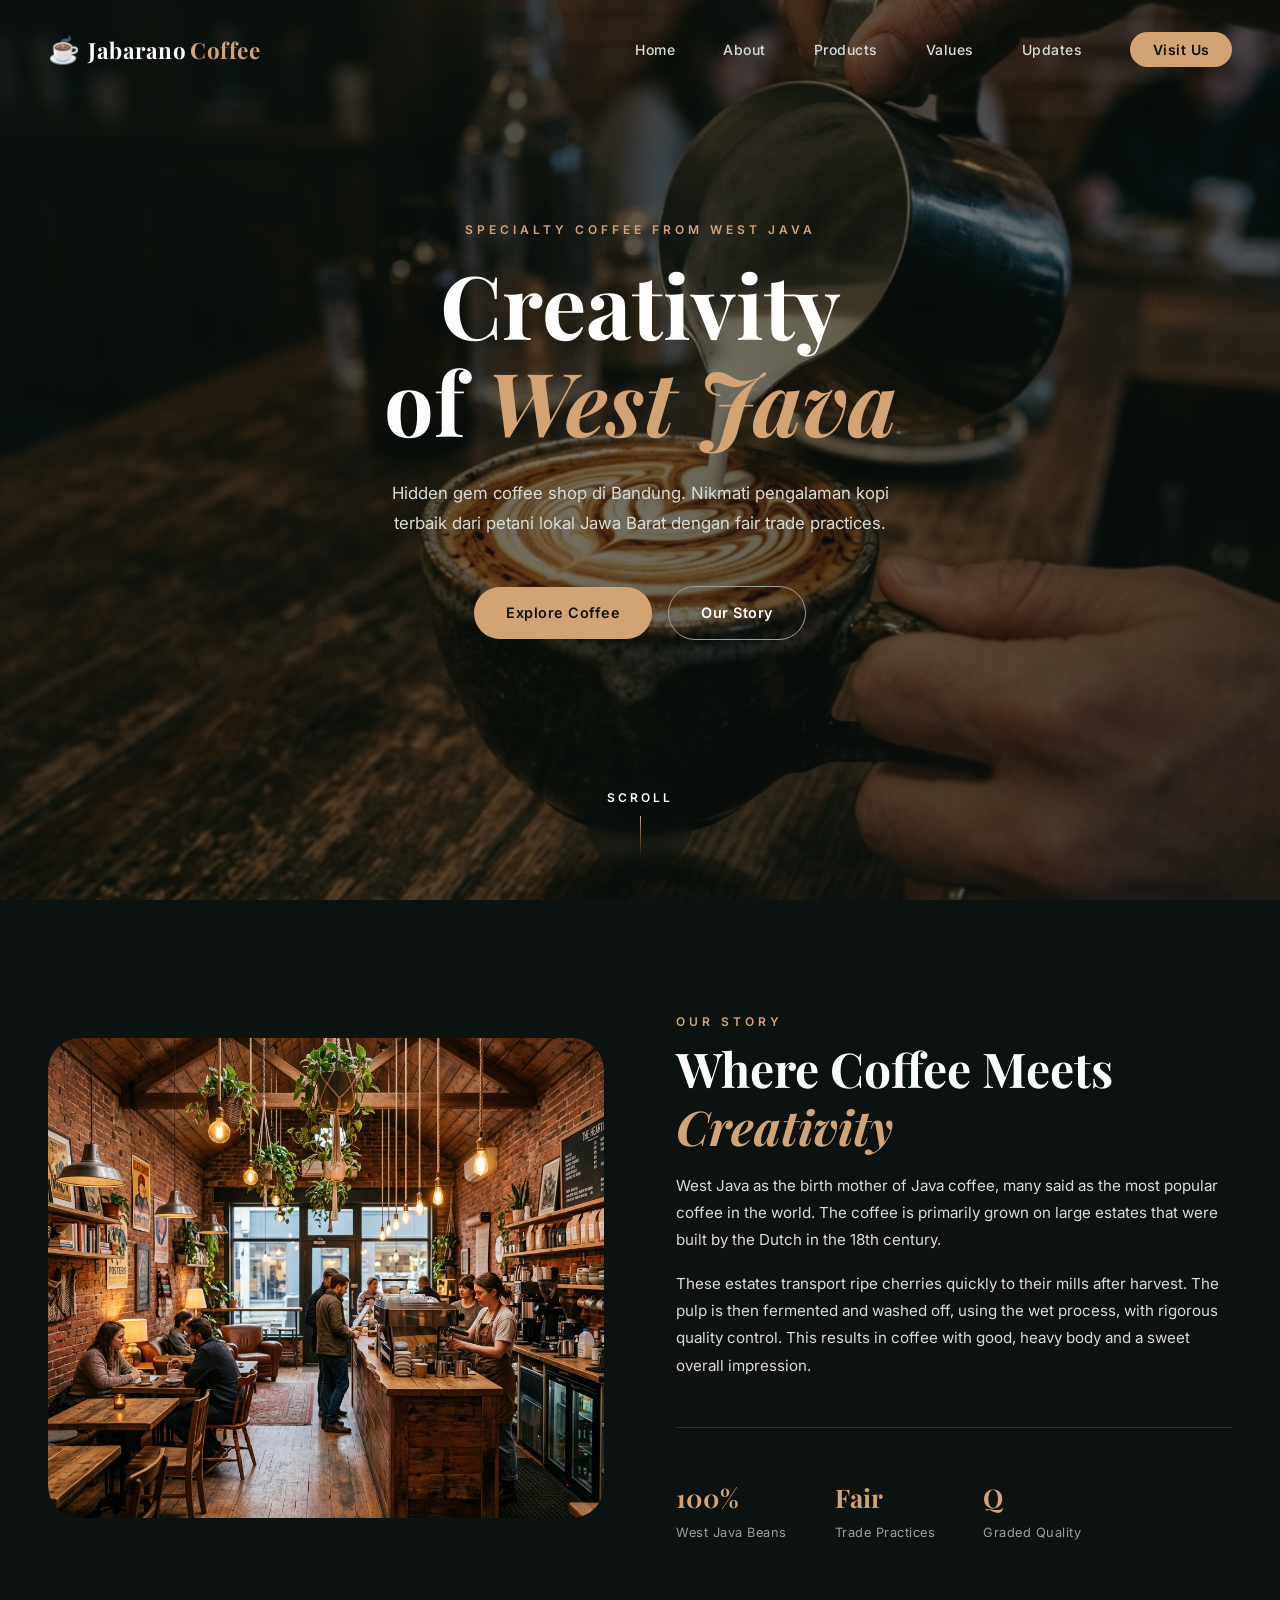
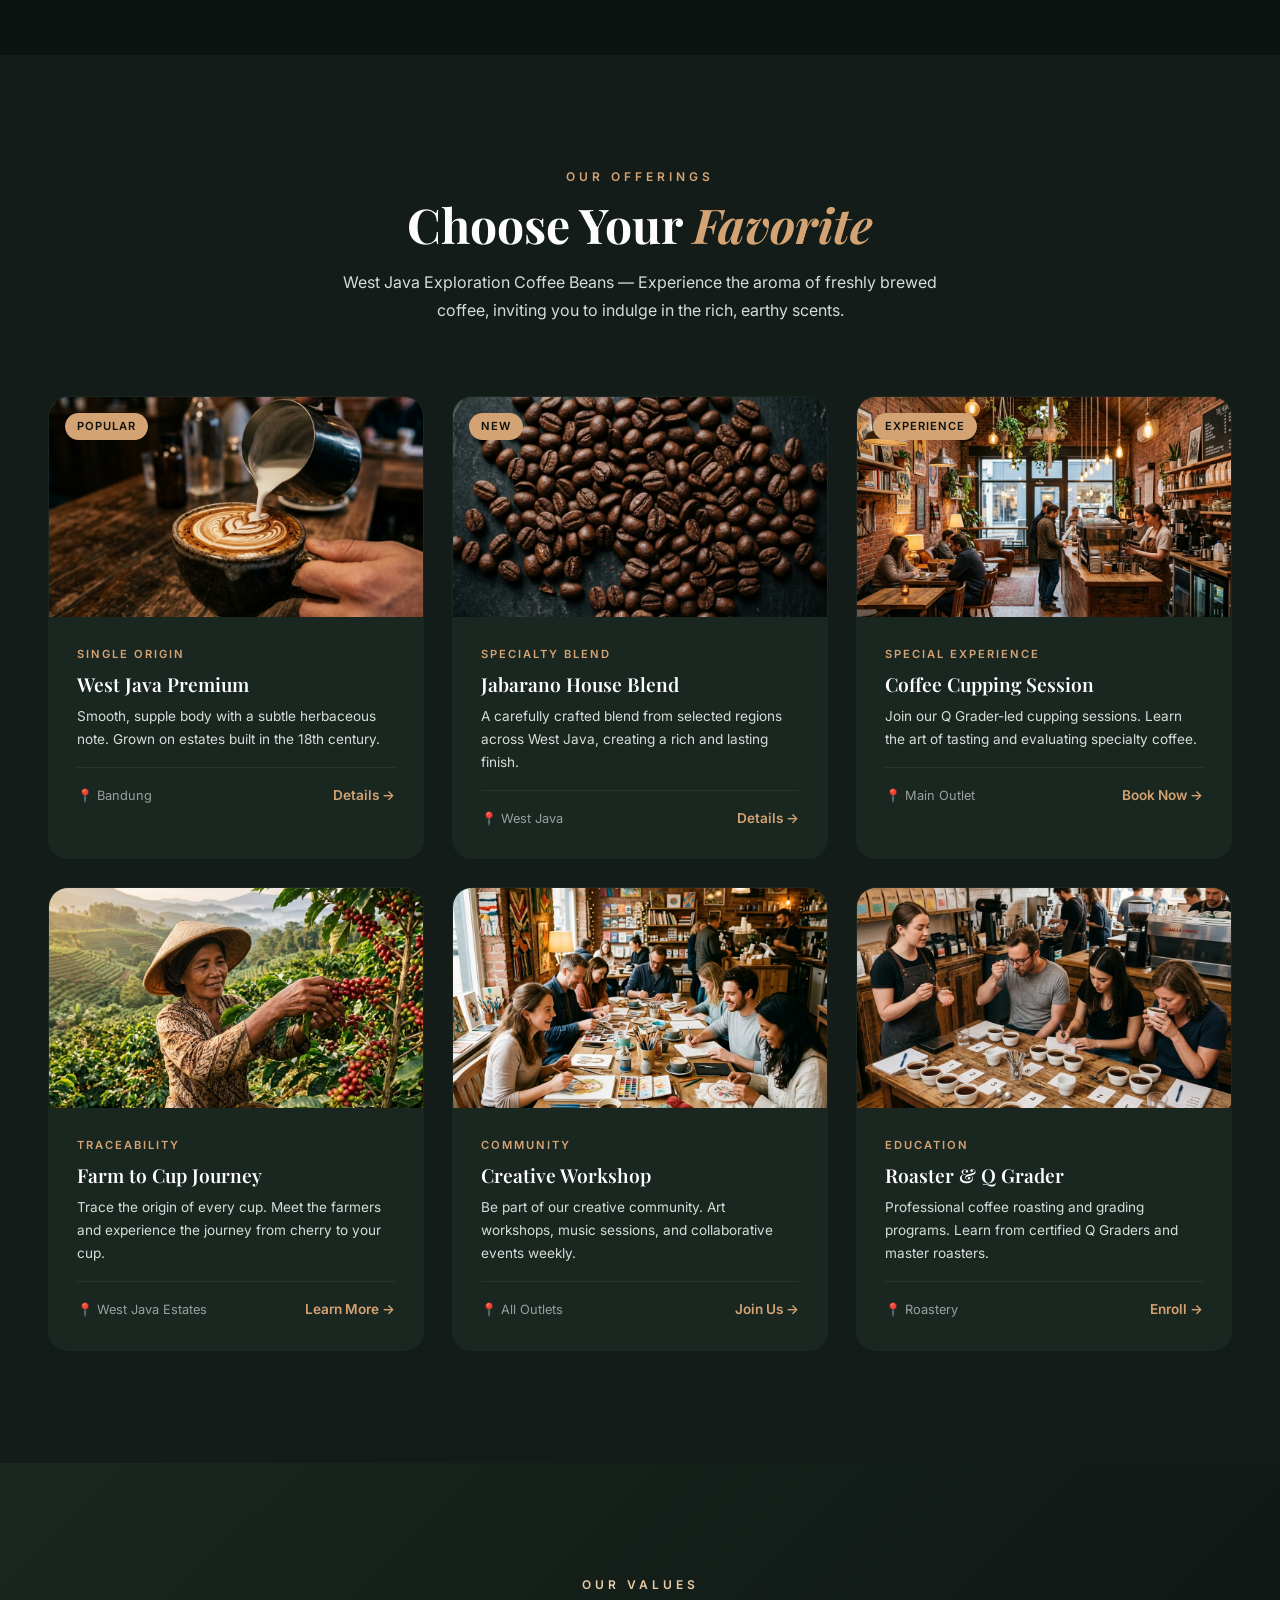
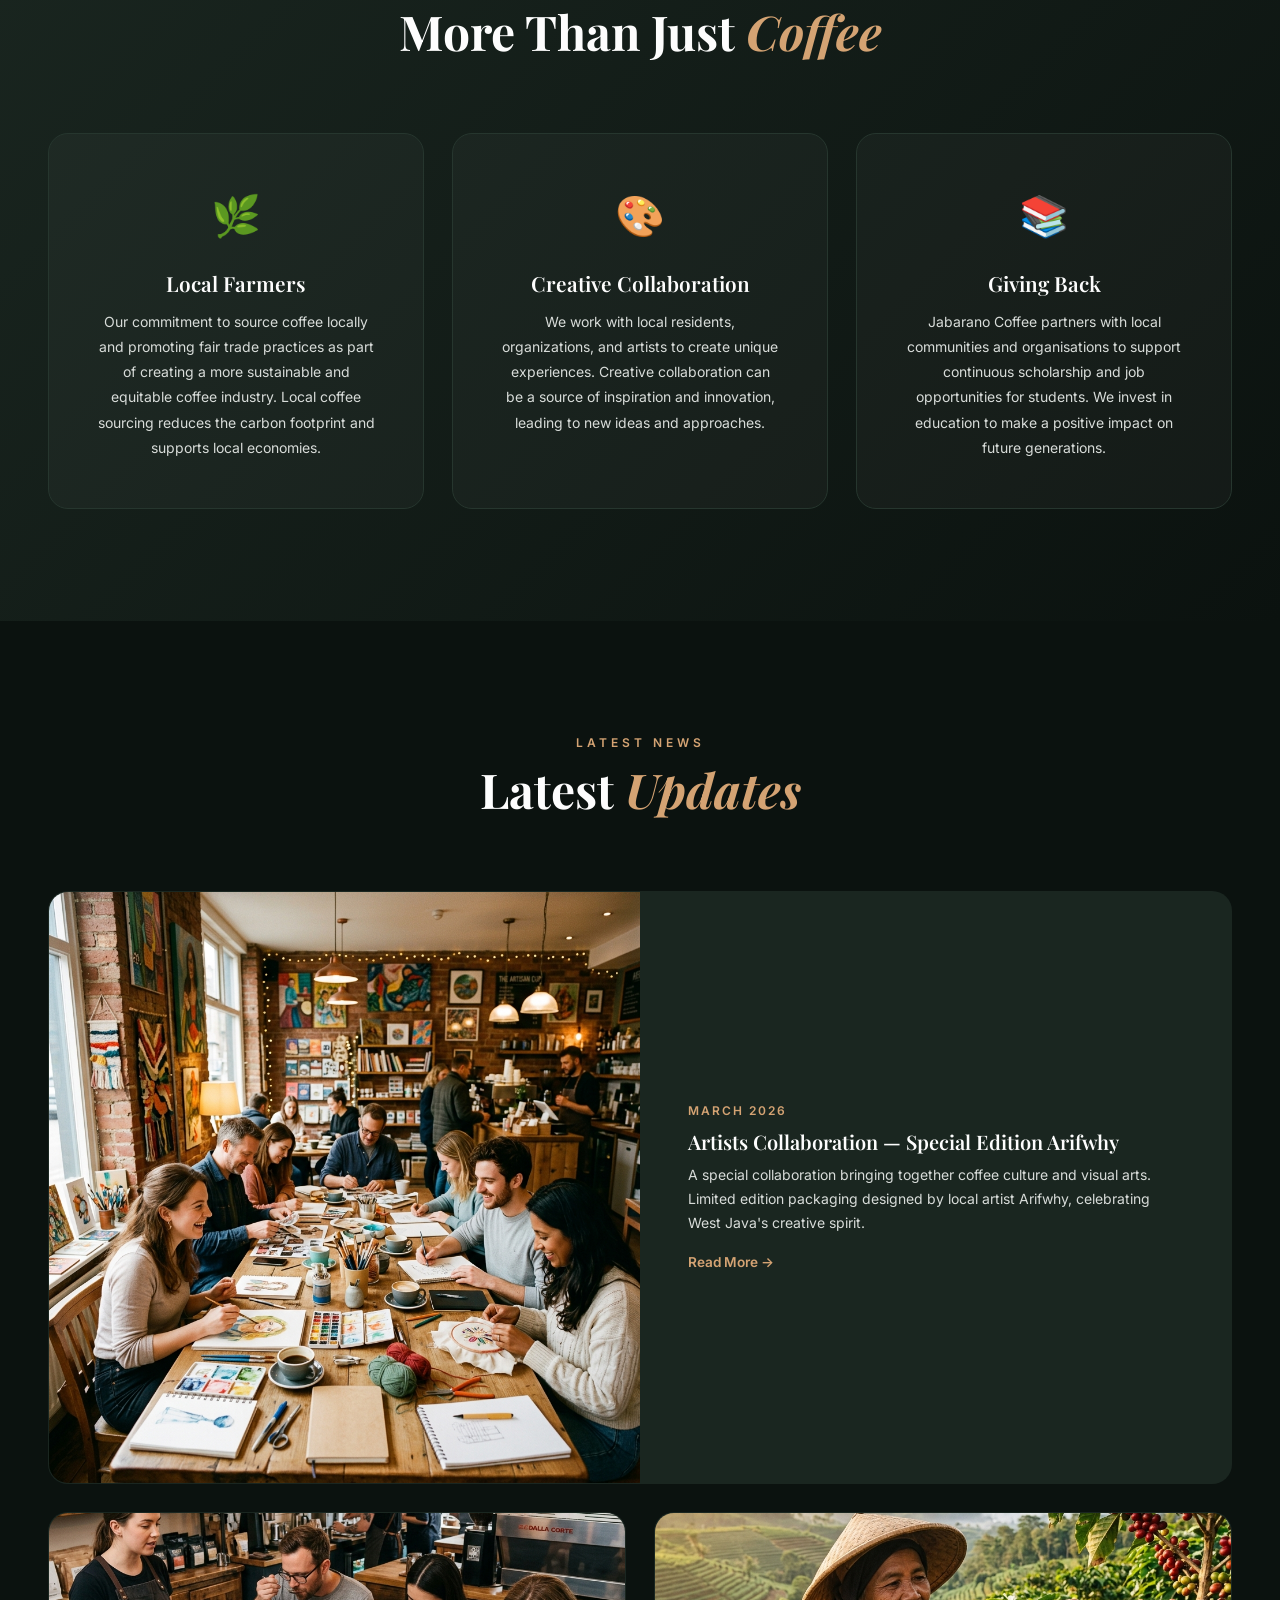
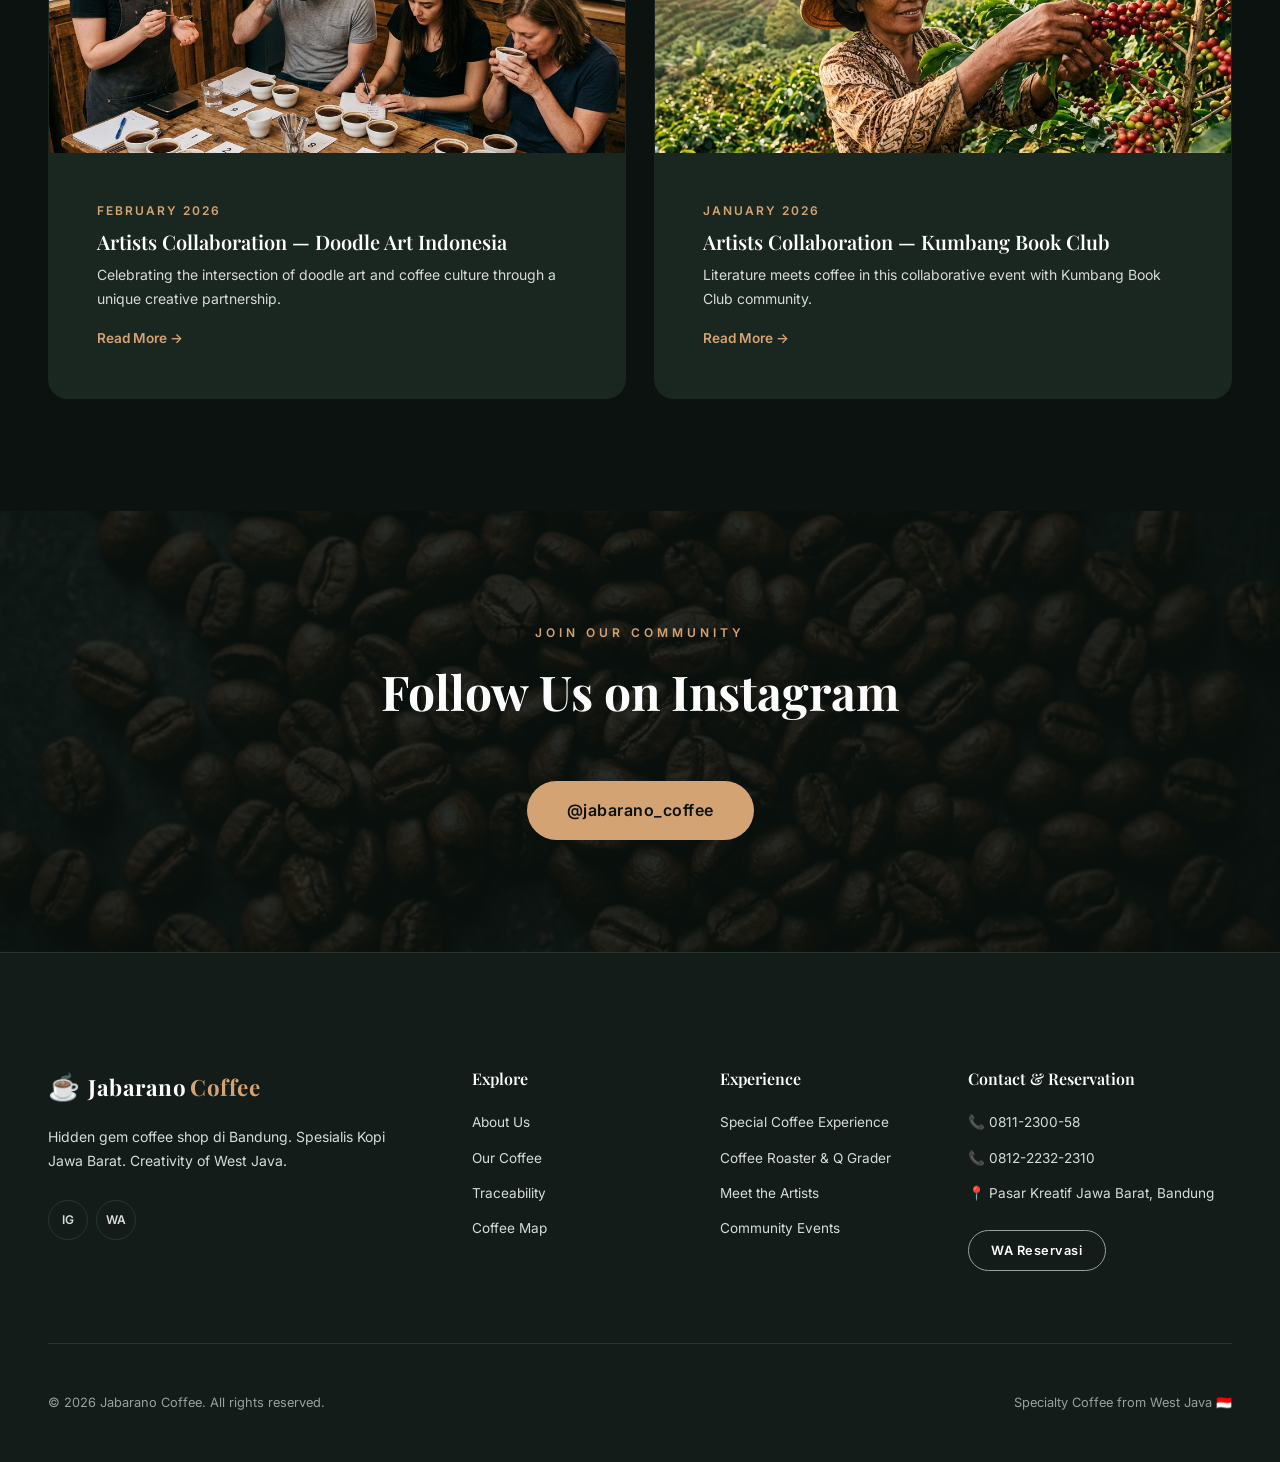
==== index.html @ 392ce594 "commit" ====
<!DOCTYPE html>
<html lang="id">
<head>
    <meta charset="UTF-8">
    <meta name="viewport" content="width=device-width, initial-scale=1.0">
    <meta name="description" content="Jabarano Coffee — Hidden Gem Coffee Shop di Bandung. Spesialis Kopi Jawa Barat. Nikmati pengalaman kopi terbaik dari petani lokal.">
    <title>Jabarano Coffee | Specialty Coffee Bandung</title>
    <link rel="stylesheet" href="style.css">
    <link rel="preconnect" href="https://fonts.googleapis.com">
    <link rel="preconnect" href="https://fonts.gstatic.com" crossorigin>
    <link href="https://fonts.googleapis.com/css2?family=Playfair+Display:ital,wght@0,400;0,600;0,700;1,400&family=Inter:wght@300;400;500;600&display=swap" rel="stylesheet">
</head>
<body>

    <!-- ========== NAVBAR (Flexbox) ========== -->
    <nav class="navbar" id="navbar">
        <div class="nav-container">
            <a href="#" class="nav-logo">
                <span class="logo-icon">☕</span>
                <span class="logo-text">Jabarano<span class="logo-accent">Coffee</span></span>
            </a>

            <button class="nav-toggle" id="navToggle" aria-label="Toggle menu">
                <span class="hamburger"></span>
            </button>

            <ul class="nav-menu" id="navMenu">
                <li><a href="#home" class="nav-link">Home</a></li>
                <li><a href="#about" class="nav-link">About</a></li>
                <li><a href="#products" class="nav-link">Products</a></li>
                <li><a href="#values" class="nav-link">Values</a></li>
                <li><a href="#updates" class="nav-link">Updates</a></li>
                <li><a href="#contact" class="nav-link nav-link--cta">Visit Us</a></li>
            </ul>
        </div>
    </nav>

   
    <header class="hero" id="home">
        <div class="hero-overlay"></div>
        <div class="hero-content">
            <p class="hero-tagline">SPECIALTY COFFEE FROM WEST JAVA</p>
            <h1 class="hero-title">Creativity<br>of <em>West Java</em></h1>
            <p class="hero-description">
                Hidden gem coffee shop di Bandung. Nikmati pengalaman kopi terbaik 
                dari petani lokal Jawa Barat dengan fair trade practices.
            </p>
            <div class="hero-buttons">
                <a href="#products" class="btn btn-primary">Explore Coffee</a>
                <a href="#about" class="btn btn-outline">Our Story</a>
            </div>
        </div>
        <div class="hero-scroll-indicator">
            <span class="scroll-text">Scroll</span>
            <span class="scroll-line"></span>
        </div>
    </header>

    
    <section class="about" id="about">
        <div class="container">
            <div class="about-grid">
                <div class="about-image-wrapper">
                    <img src="images/cafe-interior.png" alt="Interior Jabarano Coffee" class="about-image">
                    <div class="about-image-accent"></div>
                </div>
                <div class="about-content">
                    <p class="section-label">OUR STORY</p>
                    <h2 class="section-title">Where Coffee Meets <em>Creativity</em></h2>
                    <p class="about-text">
                        West Java as the birth mother of Java coffee, many said as the most popular 
                        coffee in the world. The coffee is primarily grown on large estates that were 
                        built by the Dutch in the 18th century.
                    </p>
                    <p class="about-text">
                        These estates transport ripe cherries quickly to their mills after harvest. 
                        The pulp is then fermented and washed off, using the wet process, with 
                        rigorous quality control. This results in coffee with good, heavy body 
                        and a sweet overall impression.
                    </p>
                    <div class="about-stats">
                        <div class="stat-item">
                            <span class="stat-number">100%</span>
                            <span class="stat-label">West Java Beans</span>
                        </div>
                        <div class="stat-item">
                            <span class="stat-number">Fair</span>
                            <span class="stat-label">Trade Practices</span>
                        </div>
                        <div class="stat-item">
                            <span class="stat-number">Q</span>
                            <span class="stat-label">Graded Quality</span>
                        </div>
                    </div>
                </div>
            </div>
        </div>
    </section>

    
    <section class="products" id="products">
        <div class="container">
            <div class="section-header">
                <p class="section-label">OUR OFFERINGS</p>
                <h2 class="section-title">Choose Your <em>Favorite</em></h2>
                <p class="section-subtitle">West Java Exploration Coffee Beans — Experience the aroma of freshly brewed coffee, inviting you to indulge in the rich, earthy scents.</p>
            </div>
            <div class="products-grid">
                
                <div class="product-card">
                    <div class="card-image-wrapper">
                        <img src="images/hero-coffee.png" alt="Single Origin West Java" class="card-image">
                        <span class="card-badge">Popular</span>
                    </div>
                    <div class="card-body">
                        <span class="card-category">Single Origin</span>
                        <h3 class="card-title">West Java Premium</h3>
                        <p class="card-text">Smooth, supple body with a subtle herbaceous note. Grown on estates built in the 18th century.</p>
                        <div class="card-footer">
                            <span class="card-origin">📍 Bandung</span>
                            <a href="#" class="card-link">Details →</a>
                        </div>
                    </div>
                </div>
               
                <div class="product-card">
                    <div class="card-image-wrapper">
                        <img src="images/coffee-beans.png" alt="Specialty Blend" class="card-image">
                        <span class="card-badge">New</span>
                    </div>
                    <div class="card-body">
                        <span class="card-category">Specialty Blend</span>
                        <h3 class="card-title">Jabarano House Blend</h3>
                        <p class="card-text">A carefully crafted blend from selected regions across West Java, creating a rich and lasting finish.</p>
                        <div class="card-footer">
                            <span class="card-origin">📍 West Java</span>
                            <a href="#" class="card-link">Details →</a>
                        </div>
                    </div>
                </div>
      
                <div class="product-card">
                    <div class="card-image-wrapper">
                        <img src="images/cafe-interior.png" alt="Coffee Experience" class="card-image">
                        <span class="card-badge">Experience</span>
                    </div>
                    <div class="card-body">
                        <span class="card-category">Special Experience</span>
                        <h3 class="card-title">Coffee Cupping Session</h3>
                        <p class="card-text">Join our Q Grader-led cupping sessions. Learn the art of tasting and evaluating specialty coffee.</p>
                        <div class="card-footer">
                            <span class="card-origin">📍 Main Outlet</span>
                            <a href="#" class="card-link">Book Now →</a>
                        </div>
                    </div>
                </div>
                
                <div class="product-card">
                    <div class="card-image-wrapper">
                        <img src="images/coffee-farmers.png" alt="Farm Visit" class="card-image">
                    </div>
                    <div class="card-body">
                        <span class="card-category">Traceability</span>
                        <h3 class="card-title">Farm to Cup Journey</h3>
                        <p class="card-text">Trace the origin of every cup. Meet the farmers and experience the journey from cherry to your cup.</p>
                        <div class="card-footer">
                            <span class="card-origin">📍 West Java Estates</span>
                            <a href="#" class="card-link">Learn More →</a>
                        </div>
                    </div>
                </div>
                
                <div class="product-card">
                    <div class="card-image-wrapper">
                        <img src="images/coffee-community.png" alt="Community Events" class="card-image">
                    </div>
                    <div class="card-body">
                        <span class="card-category">Community</span>
                        <h3 class="card-title">Creative Workshop</h3>
                        <p class="card-text">Be part of our creative community. Art workshops, music sessions, and collaborative events weekly.</p>
                        <div class="card-footer">
                            <span class="card-origin">📍 All Outlets</span>
                            <a href="#" class="card-link">Join Us →</a>
                        </div>
                    </div>
                </div>
             
                <div class="product-card">
                    <div class="card-image-wrapper">
                        <img src="images/coffee-education.png" alt="Roaster Program" class="card-image">
                    </div>
                    <div class="card-body">
                        <span class="card-category">Education</span>
                        <h3 class="card-title">Roaster & Q Grader</h3>
                        <p class="card-text">Professional coffee roasting and grading programs. Learn from certified Q Graders and master roasters.</p>
                        <div class="card-footer">
                            <span class="card-origin">📍 Roastery</span>
                            <a href="#" class="card-link">Enroll →</a>
                        </div>
                    </div>
                </div>
            </div>
        </div>
    </section>

    
    <section class="values" id="values">
        <div class="container">
            <div class="section-header section-header--light">
                <p class="section-label section-label--light">OUR VALUES</p>
                <h2 class="section-title section-title--light">More Than Just <em>Coffee</em></h2>
            </div>
            <div class="values-grid">
                <div class="value-card">
                    <div class="value-icon">🌿</div>
                    <h3 class="value-title">Local Farmers</h3>
                    <p class="value-text">
                        Our commitment to source coffee locally and promoting fair trade practices 
                        as part of creating a more sustainable and equitable coffee industry.
                        Local coffee sourcing reduces the carbon footprint and supports local economies.
                    </p>
                </div>
                <div class="value-card">
                    <div class="value-icon">🎨</div>
                    <h3 class="value-title">Creative Collaboration</h3>
                    <p class="value-text">
                        We work with local residents, organizations, and artists to create unique 
                        experiences. Creative collaboration can be a source of inspiration and innovation, 
                        leading to new ideas and approaches.
                    </p>
                </div>
                <div class="value-card">
                    <div class="value-icon">📚</div>
                    <h3 class="value-title">Giving Back</h3>
                    <p class="value-text">
                        Jabarano Coffee partners with local communities and organisations to support 
                        continuous scholarship and job opportunities for students. 
                        We invest in education to make a positive impact on future generations.
                    </p>
                </div>
            </div>
        </div>
    </section>

    
    <section class="updates" id="updates">
        <div class="container">
            <div class="section-header">
                <p class="section-label">LATEST NEWS</p>
                <h2 class="section-title">Latest <em>Updates</em></h2>
            </div>
            <div class="updates-grid">
                <article class="update-card update-card--featured">
                    <div class="update-image-wrapper">
                        <img src="images/coffee-community.png" alt="Artists Collaboration" class="update-image">
                    </div>
                    <div class="update-body">
                        <span class="update-date">March 2026</span>
                        <h3 class="update-title">Artists Collaboration — Special Edition Arifwhy</h3>
                        <p class="update-text">A special collaboration bringing together coffee culture and visual arts. Limited edition packaging designed by local artist Arifwhy, celebrating West Java's creative spirit.</p>
                        <a href="#" class="card-link">Read More →</a>
                    </div>
                </article>
                <article class="update-card">
                    <div class="update-image-wrapper">
                        <img src="images/coffee-education.png" alt="Doodle Art Collaboration" class="update-image">
                    </div>
                    <div class="update-body">
                        <span class="update-date">February 2026</span>
                        <h3 class="update-title">Artists Collaboration — Doodle Art Indonesia</h3>
                        <p class="update-text">Celebrating the intersection of doodle art and coffee culture through a unique creative partnership.</p>
                        <a href="#" class="card-link">Read More →</a>
                    </div>
                </article>
                <article class="update-card">
                    <div class="update-image-wrapper">
                        <img src="images/coffee-farmers.png" alt="Kumbang Book Club" class="update-image">
                    </div>
                    <div class="update-body">
                        <span class="update-date">January 2026</span>
                        <h3 class="update-title">Artists Collaboration — Kumbang Book Club</h3>
                        <p class="update-text">Literature meets coffee in this collaborative event with Kumbang Book Club community.</p>
                        <a href="#" class="card-link">Read More →</a>
                    </div>
                </article>
            </div>
        </div>
    </section>

    <section class="cta-banner">
        <div class="cta-overlay"></div>
        <div class="cta-content">
            <p class="cta-label">JOIN OUR COMMUNITY</p>
            <h2 class="cta-title">Follow Us on Instagram</h2>
            <a href="http://www.instagram.com/jabarano_coffee" target="_blank" rel="noopener noreferrer" class="btn btn-primary btn-large">@jabarano_coffee</a>
        </div>
    </section>

    <footer class="footer" id="contact">
        <div class="container">
            <div class="footer-grid">
                <div class="footer-brand">
                    <a href="#" class="footer-logo">
                        <span class="logo-icon">☕</span>
                        <span class="logo-text">Jabarano<span class="logo-accent">Coffee</span></span>
                    </a>
                    <p class="footer-brand-text">
                        Hidden gem coffee shop di Bandung. Spesialis Kopi Jawa Barat. 
                        Creativity of West Java.
                    </p>
                    <div class="footer-social">
                        <a href="http://www.instagram.com/jabarano_coffee" target="_blank" rel="noopener noreferrer" class="social-link" aria-label="Instagram">IG</a>
                        <a href="https://wa.me/620811230058" target="_blank" rel="noopener noreferrer" class="social-link" aria-label="WhatsApp">WA</a>
                    </div>
                </div>
                <div class="footer-links">
                    <h4 class="footer-heading">Explore</h4>
                    <ul class="footer-list">
                        <li><a href="#about">About Us</a></li>
                        <li><a href="#products">Our Coffee</a></li>
                        <li><a href="#">Traceability</a></li>
                        <li><a href="#">Coffee Map</a></li>
                    </ul>
                </div>
                <div class="footer-links">
                    <h4 class="footer-heading">Experience</h4>
                    <ul class="footer-list">
                        <li><a href="#">Special Coffee Experience</a></li>
                        <li><a href="#">Coffee Roaster & Q Grader</a></li>
                        <li><a href="#">Meet the Artists</a></li>
                        <li><a href="#">Community Events</a></li>
                    </ul>
                </div>
                <div class="footer-contact">
                    <h4 class="footer-heading">Contact & Reservation</h4>
                    <ul class="footer-list">
                        <li><a href="https://wa.me/620811230058">📞 0811-2300-58</a></li>
                        <li><a href="https://wa.me/6281222322310">📞 0812-2232-2310</a></li>
                        <li><a href="#">📍 Pasar Kreatif Jawa Barat, Bandung</a></li>
                    </ul>
                    <a href="https://linktr.ee/jabarano_coffee" target="_blank" rel="noopener noreferrer" class="btn btn-outline btn-small footer-cta">WA Reservasi</a>
                </div>
            </div>
            <div class="footer-bottom">
                <p>&copy; 2026 Jabarano Coffee. All rights reserved.</p>
                <p>Specialty Coffee from West Java 🇮🇩</p>
            </div>
        </div>
    </footer>

    <script>
        const navToggle = document.getElementById('navToggle');
        const navMenu = document.getElementById('navMenu');
        const navbar = document.getElementById('navbar');

        navToggle.addEventListener('click', function() {
            navMenu.classList.toggle('active');
            navToggle.classList.toggle('active');
        });

        document.querySelectorAll('.nav-link').forEach(function(link) {
            link.addEventListener('click', function() {
                navMenu.classList.remove('active');
                navToggle.classList.remove('active');
            });
        });

        window.addEventListener('scroll', function() {
            if (window.scrollY > 50) {
                navbar.classList.add('scrolled');
            } else {
                navbar.classList.remove('scrolled');
            }
        });
    </script>
</body>
</html>
---- style.css ----
:root {
    /* Deep Forest/Earth Tones for a fresh West Java vibe */
    --clr-bg:          #0b120f;
    --clr-bg-alt:      #131c18;
    --clr-surface:     #1a2620;
    --clr-surface-alt: #26362e;

    /* Latte / Gold Accent */
    --clr-accent:      #d4a373;
    --clr-accent-light:#e9cca4;
    --clr-accent-dark: #b58052;

    --clr-text:        #fdfdfd;
    --clr-text-muted:  #d8dcd9;
    --clr-text-dim:    #9aa09d;

    --clr-white:       #FFFFFF;
    --clr-black:       #000000;
    --clr-overlay:     rgba(11, 18, 15, 0.75);

    --ff-heading: 'Playfair Display', Georgia, serif;
    --ff-body:    'Inter', -apple-system, sans-serif;

    --space-xs:   0.5rem;
    --space-sm:   1rem;
    --space-md:   1.75rem; /* slightly increased padding */
    --space-lg:   3rem;
    --space-xl:   4.5rem;
    --space-xxl:  7rem;

    --radius-sm:  12px;
    --radius-md:  20px; /* Softer rounded corners */
    --radius-lg:  32px;
    --radius-full: 9999px;

    --transition: 0.4s cubic-bezier(0.16, 1, 0.3, 1);
    --transition-fast: 0.25s ease;
}

*, *::before, *::after {
    margin: 0;
    padding: 0;
    box-sizing: border-box;
}

html {
    scroll-behavior: smooth;
    font-size: 16px;
}

body {
    font-family: var(--ff-body);
    background-color: var(--clr-bg);
    color: var(--clr-text);
    line-height: 1.7;
    overflow-x: hidden;    
}

a {
    color: inherit;
    text-decoration: none;
}

ul {
    list-style: none;
}

img {
    max-width: 100%;
    height: auto;
    display: block;
}

.container {
    width: 100%;
    max-width: 1240px;
    margin: 0 auto;
    padding: 0 var(--space-md);
}


.navbar {
    position: fixed;            
    top: 0;
    left: 0;
    width: 100%;
    z-index: 1000;              
    padding: var(--space-md) 0;
    transition: var(--transition);
    background: transparent;
}

.navbar.scrolled {
    background: rgba(11, 18, 15, 0.92);
    backdrop-filter: blur(12px);
    -webkit-backdrop-filter: blur(12px);
    padding: var(--space-sm) 0;
    box-shadow: 0 2px 24px rgba(0, 0, 0, 0.3);
}

.nav-container {
    max-width: 1240px;
    margin: 0 auto;
    padding: 0 var(--space-md);
    display: flex;                          
    justify-content: space-between;         
    align-items: center;                    
}

.nav-logo {
    display: flex;                         
    align-items: center;                    
    gap: var(--space-xs);
    z-index: 1001;                         
}

.logo-icon {
    font-size: 1.6rem;
}

.logo-text {
    font-family: var(--ff-heading);
    font-size: 1.4rem;
    font-weight: 700;
    color: var(--clr-text);
    letter-spacing: 0.5px;
}

.logo-accent {
    color: var(--clr-accent);
    margin-left: 4px;
}

.nav-menu {
    display: flex;                          
    align-items: center;                    
    gap: var(--space-lg);
}

.nav-link {
    font-size: 0.875rem;
    font-weight: 500;
    letter-spacing: 0.5px;
    color: var(--clr-text-muted);
    transition: var(--transition-fast);
    position: relative;                    
}

.nav-link::after {
    content: '';
    position: absolute;                    
    bottom: -4px;
    left: 0;
    width: 0%;
    height: 2px;
    background: var(--clr-accent);
    transition: var(--transition);
}

.nav-link:hover {
    color: var(--clr-accent-light);
}

.nav-link:hover::after {
    width: 100%;
}

.nav-link--cta {
    background: var(--clr-accent);
    color: var(--clr-bg) !important;
    padding: 0.55rem 1.4rem;
    border-radius: var(--radius-full);
    font-weight: 600;
}

.nav-link--cta::after {
    display: none;
}

.nav-link--cta:hover {
    background: var(--clr-accent-light);
    color: var(--clr-bg) !important;
    transform: translateY(-1px);
}


.nav-toggle {
    display: none;
    flex-direction: column;
    justify-content: center;
    align-items: center;
    width: 36px;
    height: 36px;
    background: none;
    border: none;
    cursor: pointer;
    z-index: 1001;                         
}

.hamburger {
    display: block;
    width: 22px;
    height: 2px;
    background: var(--clr-text);
    position: relative;                      
    transition: var(--transition-fast);
}

.hamburger::before,
.hamburger::after {
    content: '';
    position: absolute;                      
    width: 22px;
    height: 2px;
    background: var(--clr-text);
    transition: var(--transition-fast);
}

.hamburger::before { top: -7px; }
.hamburger::after  { top: 7px;  }

.nav-toggle.active .hamburger {
    background: transparent;
}
.nav-toggle.active .hamburger::before {
    transform: rotate(45deg);
    top: 0;
}
.nav-toggle.active .hamburger::after {
    transform: rotate(-45deg);
    top: 0;
}



.hero {
    position: relative;                     
    min-height: 100vh;
    display: flex;                         
    align-items: center;
    justify-content: center;
    background: url('images/hero-coffee.png') center/cover no-repeat;
    overflow: hidden;                        
}

.hero-overlay {
    position: absolute;                    
    inset: 0;
    background: linear-gradient(
        135deg,
        rgba(11, 18, 15, 0.88) 0%,
        rgba(11, 18, 15, 0.55) 50%,
        rgba(11, 18, 15, 0.75) 100%
    );
    z-index: 1;                            
}

.hero-content {
    position: relative;                     
    z-index: 2;                             
    text-align: center;
    max-width: 700px;
    padding: var(--space-xl) var(--space-md);
    padding-bottom: 7rem; 
}

.hero-tagline {
    font-size: 0.75rem;
    font-weight: 600;
    letter-spacing: 4px;
    color: var(--clr-accent);
    margin-bottom: var(--space-sm);
    text-transform: uppercase;
}

.hero-title {
    font-family: var(--ff-heading);
    font-size: clamp(2.8rem, 8vw, 5.5rem);
    line-height: 1.1;
    font-weight: 700;
    color: var(--clr-text);
    margin-bottom: var(--space-md);
}

.hero-title em {
    color: var(--clr-accent);
    font-style: italic;
}

.hero-description {
    font-size: 1.05rem;
    color: var(--clr-text-muted);
    max-width: 500px;
    margin: 0 auto var(--space-lg);
    line-height: 1.8;
}

.hero-buttons {
    display: flex;                          /* display flex */
    justify-content: center;                /* justify-content */
    align-items: center;                     /* align-items */
    gap: var(--space-sm);
    flex-wrap: wrap;
}

/* Buttons (reusable) */
.btn {
    display: inline-flex;                   /* display inline-flex */
    align-items: center;
    justify-content: center;
    padding: 0.85rem 2rem;
    border-radius: var(--radius-full);
    font-family: var(--ff-body);
    font-size: 0.9rem;
    font-weight: 600;
    letter-spacing: 0.5px;
    transition: var(--transition);
    cursor: pointer;
    border: none;
}

.btn-primary {
    background: var(--clr-accent);
    color: var(--clr-bg);
}

.btn-primary:hover {
    background: var(--clr-accent-light);
    transform: translateY(-2px);
    box-shadow: 0 8px 30px rgba(200, 150, 90, 0.25);
}

.btn-outline {
    background: transparent;
    color: var(--clr-text);
    border: 1.5px solid var(--clr-text-dim);
}

.btn-outline:hover {
    border-color: var(--clr-accent);
    color: var(--clr-accent);
    transform: translateY(-2px);
}

.btn-large {
    padding: 1rem 2.5rem;
    font-size: 1rem;
}

.btn-small {
    padding: 0.55rem 1.4rem;
    font-size: 0.8rem;
}

/* Scroll indicator */
.hero-scroll-indicator {
    position: absolute;                     /* position absolute */
    bottom: 2rem;
    left: 50%;
    transform: translateX(-50%);
    z-index: 10;                            /* z-index raised to prevent overlap issues */
    display: flex;
    flex-direction: column;
    align-items: center;
    gap: 8px;
    animation: floatUp 2s ease-in-out infinite;
    background: rgba(11, 18, 15, 0.4);      /* Subtle dark pill background */
    padding: 12px 20px;
    border-radius: var(--radius-full);
    backdrop-filter: blur(4px);             /* Glassmorphism to pop against background */
    -webkit-backdrop-filter: blur(4px);
}

.scroll-text {
    font-size: 0.75rem;
    font-weight: 600;
    letter-spacing: 3px;
    text-transform: uppercase;
    color: var(--clr-text);                 /* Brighter white color */
    text-shadow: 0 2px 4px rgba(0,0,0,0.6); /* Text shadow for legibility */
}

.scroll-line {
    width: 1px;
    height: 40px;
    background: linear-gradient(to bottom, var(--clr-accent), transparent);
}

@keyframes floatUp {
    0%, 100% { transform: translateX(-50%) translateY(0); }
    50%      { transform: translateX(-50%) translateY(-8px); }
}



.section-label {
    font-size: 0.75rem;
    font-weight: 600;
    letter-spacing: 4px;
    color: var(--clr-accent);
    text-transform: uppercase;
    margin-bottom: var(--space-xs);
}

.section-label--light {
    color: var(--clr-accent-light);
}

.section-title {
    font-family: var(--ff-heading);
    font-size: clamp(2rem, 5vw, 3rem);
    font-weight: 700;
    line-height: 1.2;
    color: var(--clr-text);
    margin-bottom: var(--space-sm);
}

.section-title--light {
    color: var(--clr-text);
}

.section-title em {
    color: var(--clr-accent);
    font-style: italic;
}

.section-subtitle {
    font-size: 1rem;
    color: var(--clr-text-muted);
    max-width: 600px;
    line-height: 1.7;
}

.section-header {
    text-align: center;
    margin-bottom: var(--space-xl);
}

.section-header .section-subtitle {
    margin: 0 auto;
}



.about {
    padding: var(--space-xxl) 0;
    background: var(--clr-bg);
}

.about-grid {
    display: grid;                          /* CSS GRID */
    grid-template-columns: 1fr 1fr;        /* grid-template-columns */
    gap: var(--space-xl);                   /* gap */
    align-items: center;
}

.about-image-wrapper {
    position: relative;                     /* position relative */
    border-radius: var(--radius-lg);
    overflow: hidden;                        /* overflow hidden */
}

.about-image {
    width: 100%;
    height: 480px;
    object-fit: cover;
    border-radius: var(--radius-lg);
    transition: var(--transition);
}

.about-image-wrapper:hover .about-image {
    transform: scale(1.03);
}

.about-image-accent {
    position: absolute;                     /* position absolute */
    bottom: -12px;
    right: -12px;
    width: 120px;
    height: 120px;
    border: 2px solid var(--clr-accent);
    border-radius: var(--radius-lg);
    z-index: -1;                            /* z-index */
}

.about-content .section-label {
    text-align: left;
}

.about-content .section-title {
    text-align: left;
}

.about-text {
    color: var(--clr-text-muted);
    margin-bottom: var(--space-sm);
    font-size: 0.95rem;
    line-height: 1.8;
}

.about-stats {
    display: flex;                          /* display flex */
    gap: var(--space-lg);
    margin-top: var(--space-lg);
    padding-top: var(--space-lg);
    border-top: 1px solid var(--clr-surface-alt);
}

.stat-item {
    display: flex;
    flex-direction: column;
    gap: 2px;
}

.stat-number {
    font-family: var(--ff-heading);
    font-size: 1.6rem;
    font-weight: 700;
    color: var(--clr-accent);
}

.stat-label {
    font-size: 0.8rem;
    color: var(--clr-text-dim);
    letter-spacing: 0.5px;
}



.products {
    padding: var(--space-xxl) 0;
    background: var(--clr-bg-alt);
}

.products-grid {
    display: grid;                                      /* CSS GRID */
    grid-template-columns: repeat(3, 1fr);             /* 3 kolom desktop */
    gap: var(--space-md);                               /* gap */
}

.product-card {
    background: var(--clr-surface);
    border-radius: var(--radius-md);
    overflow: hidden;                                   /* overflow hidden */
    transition: var(--transition);
    border: 1px solid transparent;
}

.product-card:hover {
    transform: translateY(-6px);
    border-color: var(--clr-accent-dark);
    box-shadow: 0 16px 48px rgba(200, 150, 90, 0.08);
}

.card-image-wrapper {
    position: relative;                                 /* position relative */
    overflow: hidden;                                   /* overflow hidden */
    height: 220px;
}

.card-image {
    width: 100%;
    height: 100%;
    object-fit: cover;
    transition: var(--transition);
}

.product-card:hover .card-image {
    transform: scale(1.08);
}

.card-badge {
    position: absolute;                                 /* position absolute */
    top: var(--space-sm);
    left: var(--space-sm);
    background: var(--clr-accent);
    color: var(--clr-bg);
    font-size: 0.7rem;
    font-weight: 600;
    letter-spacing: 1px;
    padding: 4px 12px;
    border-radius: var(--radius-full);
    text-transform: uppercase;
    z-index: 2;                                         /* z-index */
}

.card-body {
    padding: var(--space-md);
}

.card-category {
    font-size: 0.7rem;
    font-weight: 600;
    letter-spacing: 2px;
    color: var(--clr-accent);
    text-transform: uppercase;
    margin-bottom: var(--space-xs);
    display: block;
}

.card-title {
    font-family: var(--ff-heading);
    font-size: 1.2rem;
    font-weight: 600;
    color: var(--clr-text);
    margin-bottom: var(--space-xs);
    line-height: 1.3;
}

.card-text {
    font-size: 0.85rem;
    color: var(--clr-text-muted);
    line-height: 1.7;
    margin-bottom: var(--space-sm);
}

.card-footer {
    display: flex;                                      /* display flex */
    justify-content: space-between;                     /* justify-content */
    align-items: center;                                 /* align-items */
    padding-top: var(--space-sm);
    border-top: 1px solid var(--clr-surface-alt);
}

.card-origin {
    font-size: 0.8rem;
    color: var(--clr-text-dim);
}

.card-link {
    font-size: 0.85rem;
    font-weight: 600;
    color: var(--clr-accent);
    transition: var(--transition-fast);
}

.card-link:hover {
    color: var(--clr-accent-light);
    letter-spacing: 1px;
}


/* ===========================================================
   6. VALUES SECTION
   =========================================================== */
.values {
    padding: var(--space-xxl) 0;
    background: linear-gradient(135deg, var(--clr-surface) 0%, var(--clr-bg) 100%);
}

.values-grid {
    display: grid;                                      /* CSS GRID */
    grid-template-columns: repeat(3, 1fr);             /* 3 kolom */
    gap: var(--space-md);                               /* gap */
}

.value-card {
    background: rgba(255, 255, 255, 0.03);
    border: 1px solid var(--clr-surface-alt);
    border-radius: var(--radius-md);
    padding: var(--space-lg);
    transition: var(--transition);
    text-align: center;
}

.value-card:hover {
    background: rgba(200, 150, 90, 0.06);
    border-color: var(--clr-accent-dark);
    transform: translateY(-4px);
}

.value-icon {
    font-size: 2.5rem;
    margin-bottom: var(--space-sm);
    display: block;
}

.value-title {
    font-family: var(--ff-heading);
    font-size: 1.3rem;
    font-weight: 600;
    color: var(--clr-text);
    margin-bottom: var(--space-xs);
}

.value-text {
    font-size: 0.875rem;
    color: var(--clr-text-muted);
    line-height: 1.8;
}


/* ===========================================================
   7. UPDATES / ARTICLES SECTION — CSS GRID
   =========================================================== */
.updates {
    padding: var(--space-xxl) 0;
    background: var(--clr-bg);
}

.updates-grid {
    display: grid;                                      /* CSS GRID */
    grid-template-columns: 1fr 1fr;                    /* grid-template-columns */
    gap: var(--space-md);                               /* gap */
}

.update-card {
    background: var(--clr-surface);
    border-radius: var(--radius-md);
    overflow: hidden;                                   /* overflow hidden */
    transition: var(--transition);
    border: 1px solid transparent;
}

.update-card:hover {
    border-color: var(--clr-surface-alt);
    transform: translateY(-4px);
}

.update-card--featured {
    grid-column: 1 / -1;                               /* span full width */
    display: grid;                                      /* CSS GRID */
    grid-template-columns: 1fr 1fr;                    /* grid-template-columns */
}

.update-image-wrapper {
    overflow: hidden;                                   /* overflow hidden */
    height: 240px;
}

.update-card--featured .update-image-wrapper {
    height: 100%;
    min-height: 300px;
}

.update-image {
    width: 100%;
    height: 100%;
    object-fit: cover;
    transition: var(--transition);
}

.update-card:hover .update-image {
    transform: scale(1.05);
}

.update-body {
    padding: var(--space-lg);
    display: flex;
    flex-direction: column;
    justify-content: center;
}

.update-date {
    font-size: 0.75rem;
    font-weight: 600;
    letter-spacing: 2px;
    color: var(--clr-accent);
    text-transform: uppercase;
    margin-bottom: var(--space-xs);
}

.update-title {
    font-family: var(--ff-heading);
    font-size: 1.25rem;
    font-weight: 600;
    color: var(--clr-text);
    margin-bottom: var(--space-xs);
    line-height: 1.3;
}

.update-text {
    font-size: 0.875rem;
    color: var(--clr-text-muted);
    line-height: 1.7;
    margin-bottom: var(--space-sm);
}


/* ===========================================================
   8. CTA BANNER
   =========================================================== */
.cta-banner {
    position: relative;                                 /* position relative */
    padding: var(--space-xxl) 0;
    background: url('images/coffee-beans.png') center/cover no-repeat;
    text-align: center;
    overflow: hidden;                                   /* overflow hidden */
}

.cta-overlay {
    position: absolute;                                 /* position absolute */
    inset: 0;
    background: rgba(11, 18, 15, 0.85);
    z-index: 1;                                         /* z-index */
}

.cta-content {
    position: relative;                                 /* position relative */
    z-index: 2;                                         /* z-index */
}

.cta-label {
    font-size: 0.75rem;
    font-weight: 600;
    letter-spacing: 4px;
    color: var(--clr-accent);
    margin-bottom: var(--space-xs);
}

.cta-title {
    font-family: var(--ff-heading);
    font-size: clamp(2rem, 5vw, 3rem);
    font-weight: 700;
    color: var(--clr-text);
    margin-bottom: var(--space-lg);
}


/* ===========================================================
   9. FOOTER
   =========================================================== */
.footer {
    padding: var(--space-xxl) 0 var(--space-lg);
    background: var(--clr-bg-alt);
    border-top: 1px solid var(--clr-surface-alt);
}

.footer-grid {
    display: grid;                                      /* CSS GRID */
    grid-template-columns: 2fr 1fr 1fr 1.5fr;         /* grid-template-columns */
    gap: var(--space-xl);                               /* gap */
    margin-bottom: var(--space-xl);
}

.footer-logo {
    display: flex;                                      /* display flex */
    align-items: center;
    gap: var(--space-xs);
    margin-bottom: var(--space-sm);
}

.footer-brand-text {
    font-size: 0.875rem;
    color: var(--clr-text-muted);
    line-height: 1.7;
    margin-bottom: var(--space-md);
}

.footer-social {
    display: flex;                                      /* display flex */
    gap: var(--space-xs);
}

.social-link {
    display: inline-flex;                               /* display inline-flex */
    align-items: center;
    justify-content: center;
    width: 40px;
    height: 40px;
    border: 1px solid var(--clr-surface-alt);
    border-radius: var(--radius-full);
    font-size: 0.75rem;
    font-weight: 600;
    color: var(--clr-text-muted);
    transition: var(--transition-fast);
}

.social-link:hover {
    border-color: var(--clr-accent);
    color: var(--clr-accent);
    background: rgba(200, 150, 90, 0.1);
}

.footer-heading {
    font-family: var(--ff-heading);
    font-size: 1rem;
    font-weight: 600;
    color: var(--clr-text);
    margin-bottom: var(--space-sm);
}

.footer-list li {
    margin-bottom: var(--space-xs);
}

.footer-list a {
    font-size: 0.85rem;
    color: var(--clr-text-muted);
    transition: var(--transition-fast);
}

.footer-list a:hover {
    color: var(--clr-accent);
    padding-left: 4px;
}

.footer-cta {
    margin-top: var(--space-sm);
}

.footer-bottom {
    display: flex;                                      /* display flex */
    justify-content: space-between;                     /* justify-content */
    align-items: center;                                 /* align-items */
    padding-top: var(--space-lg);
    border-top: 1px solid var(--clr-surface-alt);
    font-size: 0.8rem;
    color: var(--clr-text-dim);
}


/* ===========================================================
   10. RESPONSIVE DESIGN — @media queries
   =========================================================== */

/* Tablet: ≤ 1024px */
@media (max-width: 1024px) {
    .about-grid {
        grid-template-columns: 1fr;                    /* 1 kolom */
    }

    .about-image {
        height: 350px;
    }

    .products-grid {
        grid-template-columns: repeat(2, 1fr);         /* 2 kolom tablet */
    }

    .values-grid {
        grid-template-columns: repeat(2, 1fr);         /* 2 kolom */
    }

    .value-card:last-child {
        grid-column: 1 / -1;
    }

    .footer-grid {
        grid-template-columns: 1fr 1fr;               /* 2 kolom */
        gap: var(--space-lg);
    }
}

/* Mobile: ≤ 768px */
@media (max-width: 768px) {
    /* Navbar mobile */
    .nav-toggle {
        display: flex;                                  /* display flex */
    }

    .nav-menu {
        position: fixed;                                /* position fixed */
        top: 0;
        right: -100%;
        width: 75%;
        max-width: 320px;
        height: 100vh;
        background: var(--clr-bg-alt);
        flex-direction: column;
        justify-content: center;
        align-items: center;
        gap: var(--space-lg);
        transition: var(--transition);
        z-index: 999;                                   /* z-index */
        box-shadow: -8px 0 32px rgba(0, 0, 0, 0.5);
    }

    .nav-menu.active {
        right: 0;
    }

    .nav-link {
        font-size: 1rem;
    }

    /* Hero */
    .hero-title {
        font-size: clamp(2.2rem, 10vw, 3.5rem);
    }

    .hero-description {
        font-size: 0.95rem;
    }

    /* Products 1 kolom */
    .products-grid {
        grid-template-columns: 1fr;                    /* 1 kolom mobile */
    }

    /* Values 1 kolom */
    .values-grid {
        grid-template-columns: 1fr;                    /* 1 kolom mobile */
    }

    .value-card:last-child {
        grid-column: auto;
    }

    /* Updates 1 kolom */
    .updates-grid {
        grid-template-columns: 1fr;                    /* 1 kolom mobile */
    }

    .update-card--featured {
        grid-template-columns: 1fr;                    /* 1 kolom */
    }

    .update-card--featured .update-image-wrapper {
        min-height: 200px;
    }

    /* About stats */
    .about-stats {
        flex-wrap: wrap;
        gap: var(--space-md);
    }

    /* Footer */
    .footer-grid {
        grid-template-columns: 1fr;                    /* 1 kolom mobile */
        gap: var(--space-lg);
    }

    .footer-bottom {
        flex-direction: column;
        gap: var(--space-xs);
        text-align: center;
    }
}


@media (max-width: 480px) {
    .hero-buttons {
        flex-direction: column;
        width: 100%;
    }

    .btn {
        width: 100%;
        text-align: center;
    }

    .card-image-wrapper {
        height: 180px;
    }

    .about-image {
        height: 260px;
    }
}
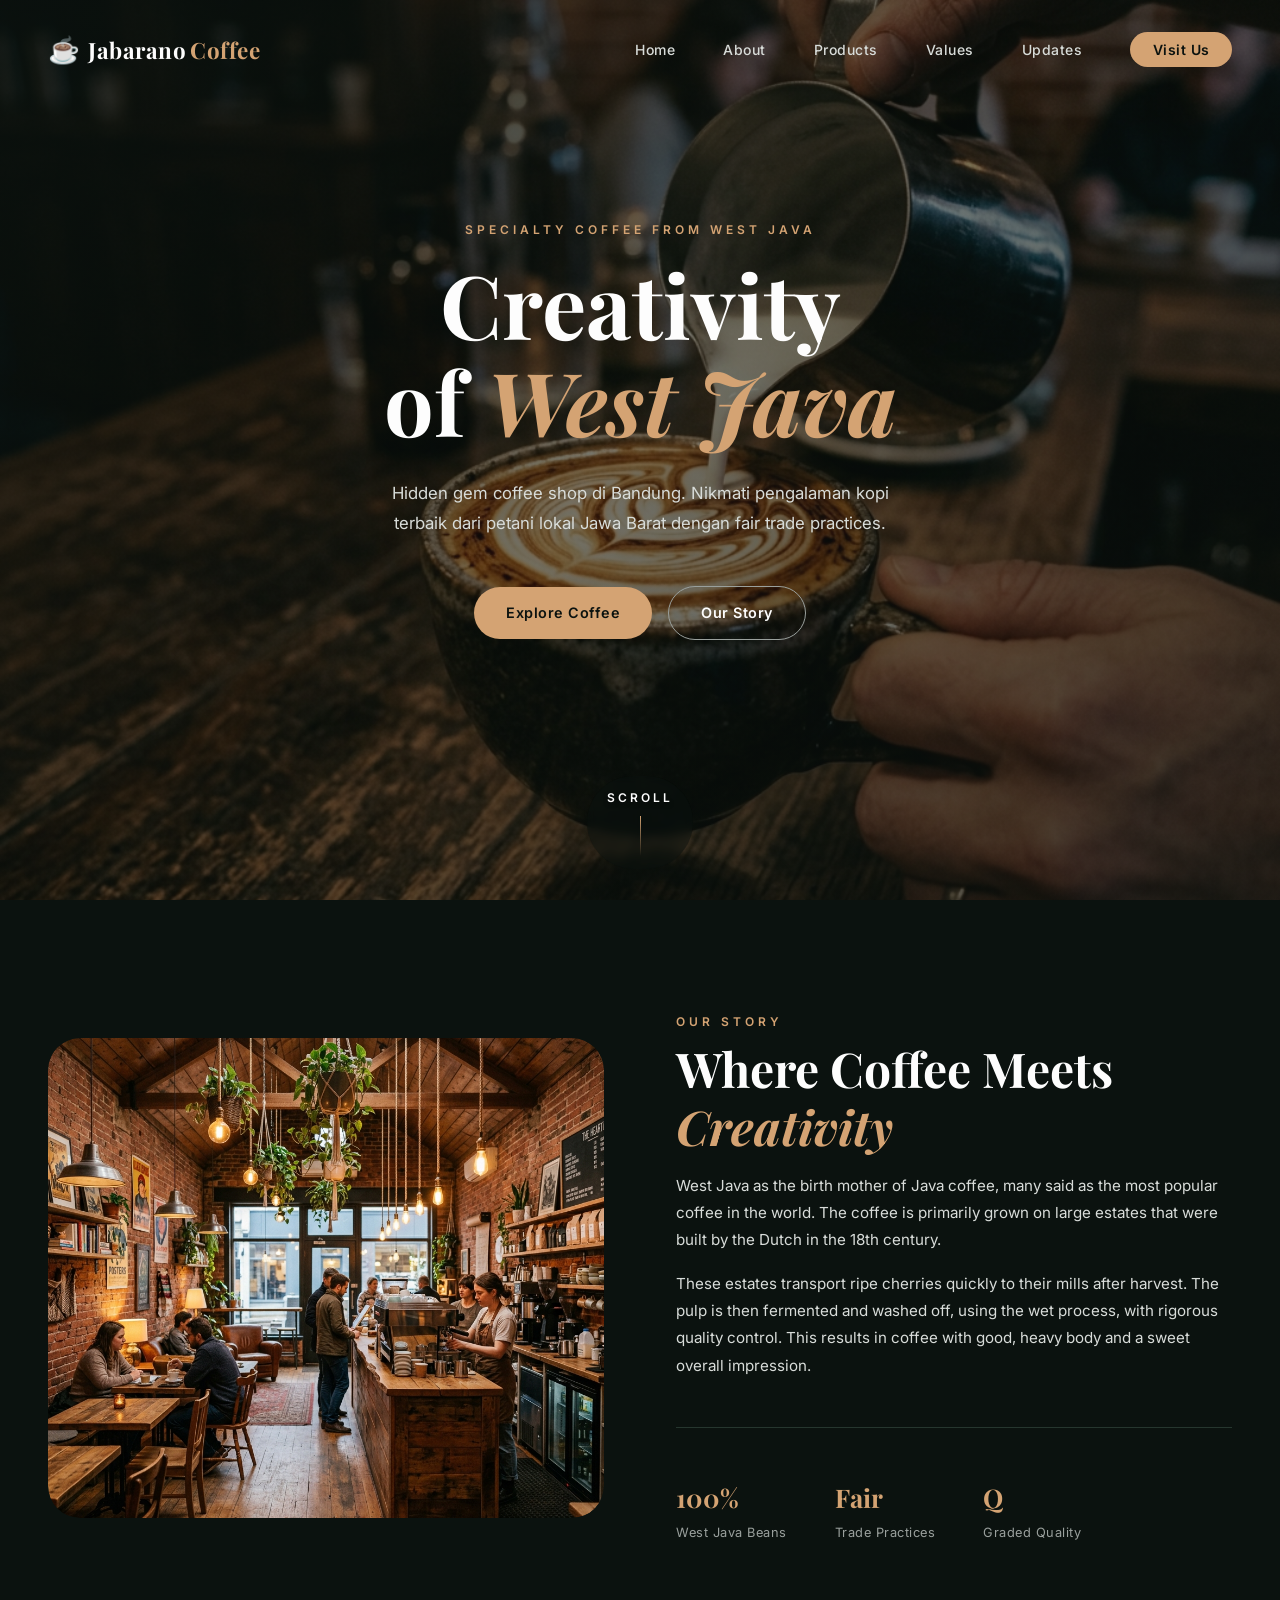
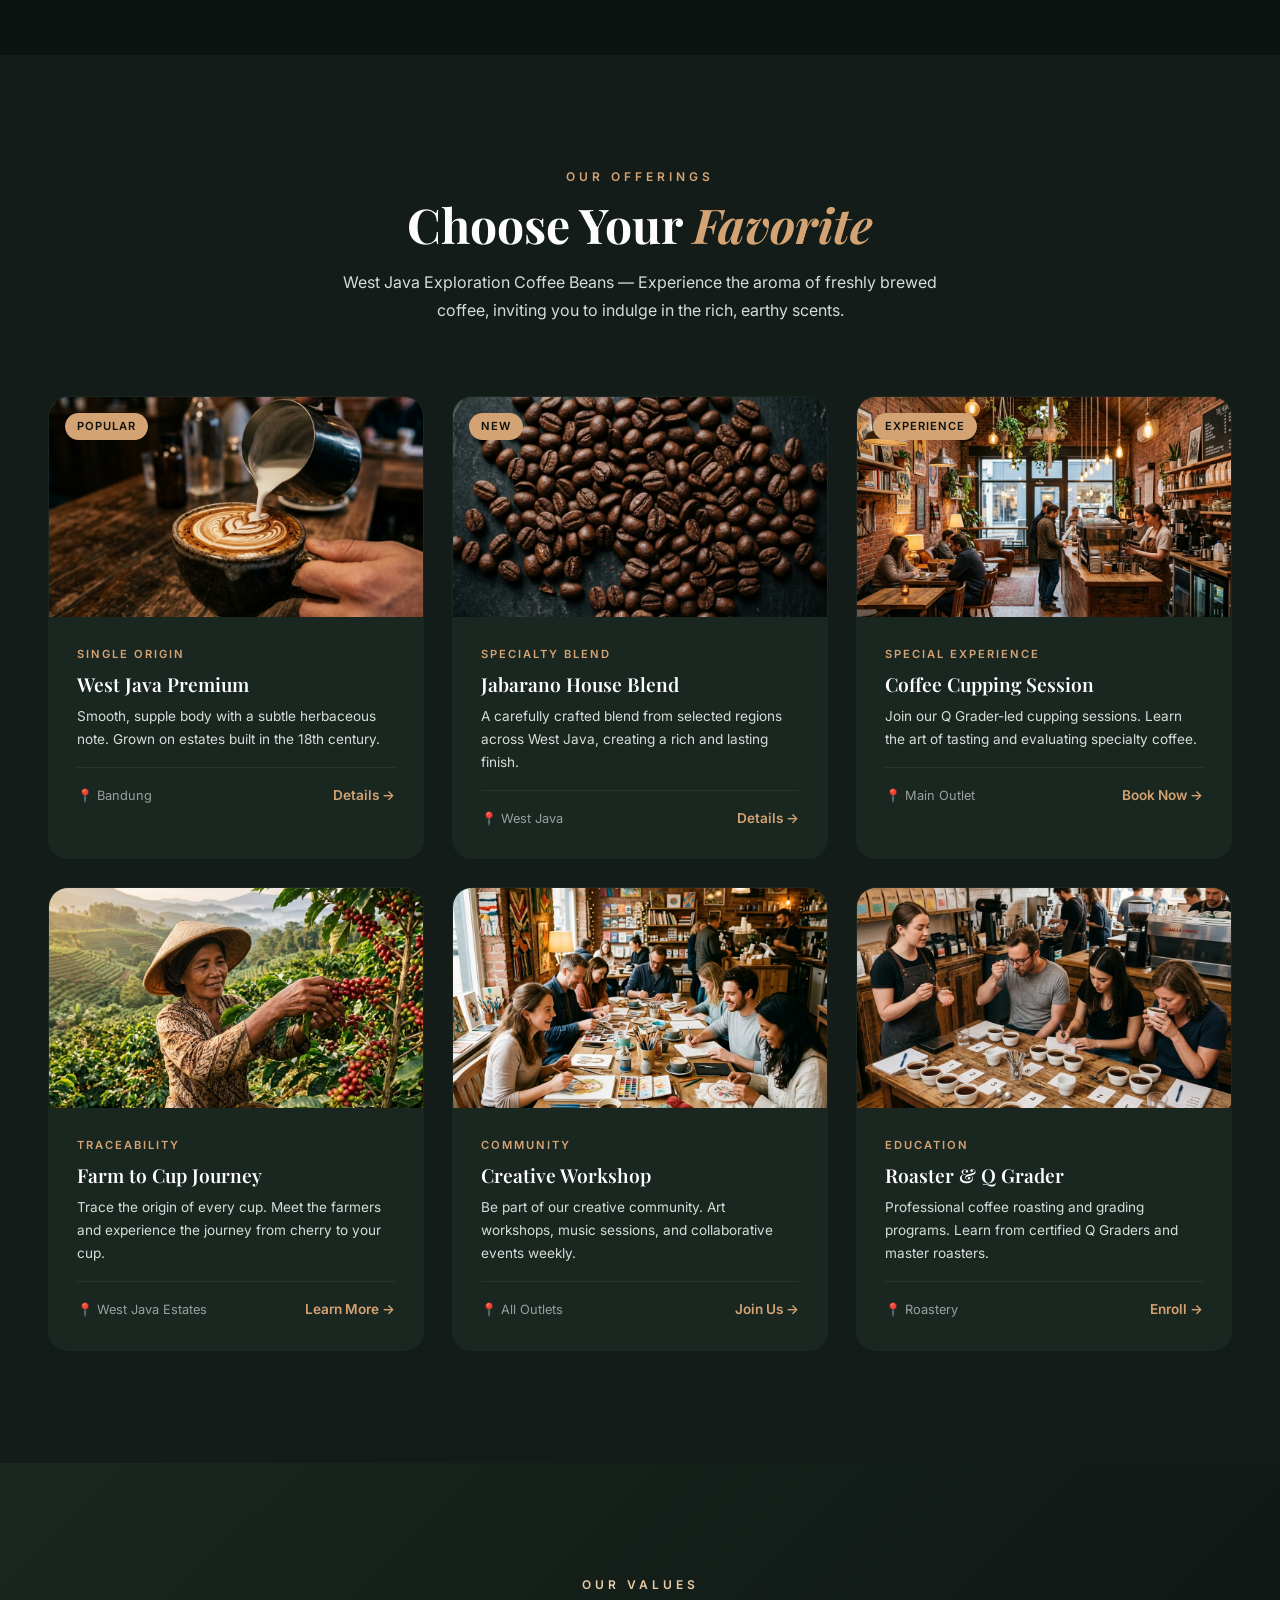
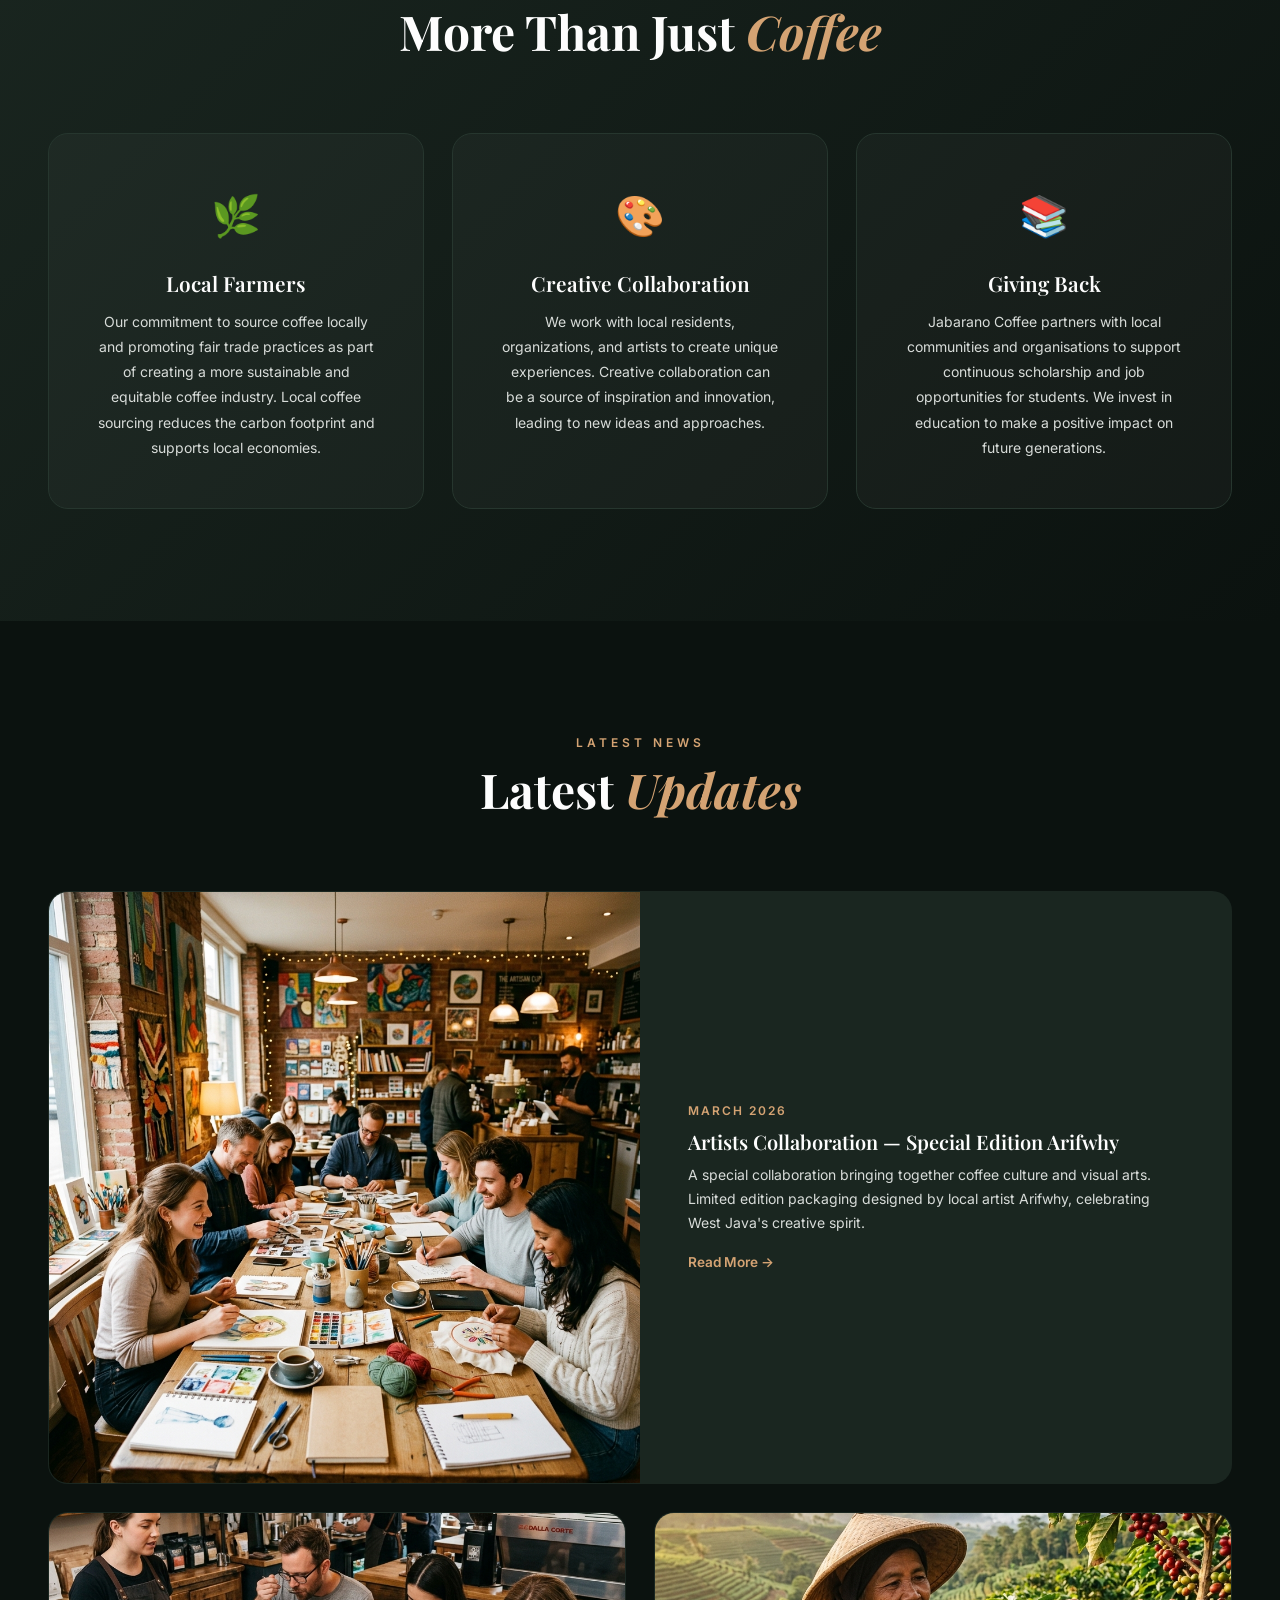
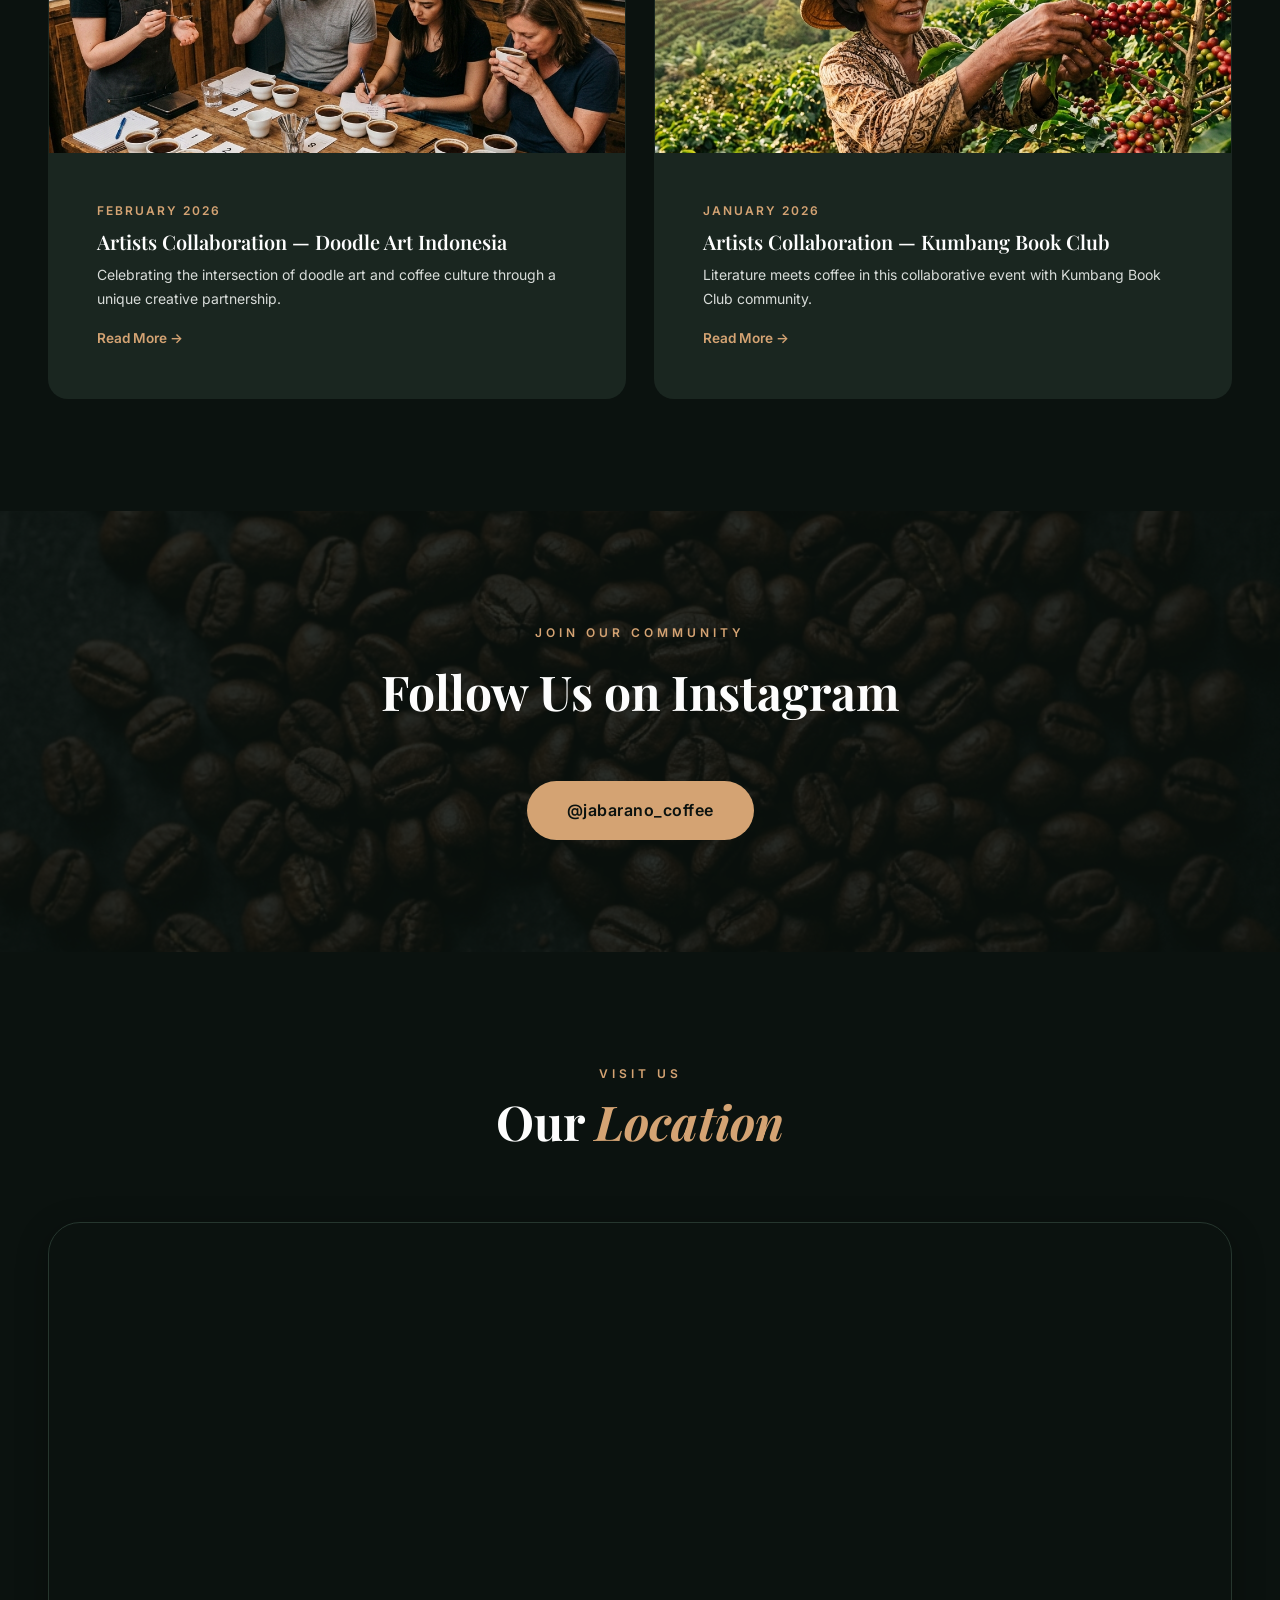
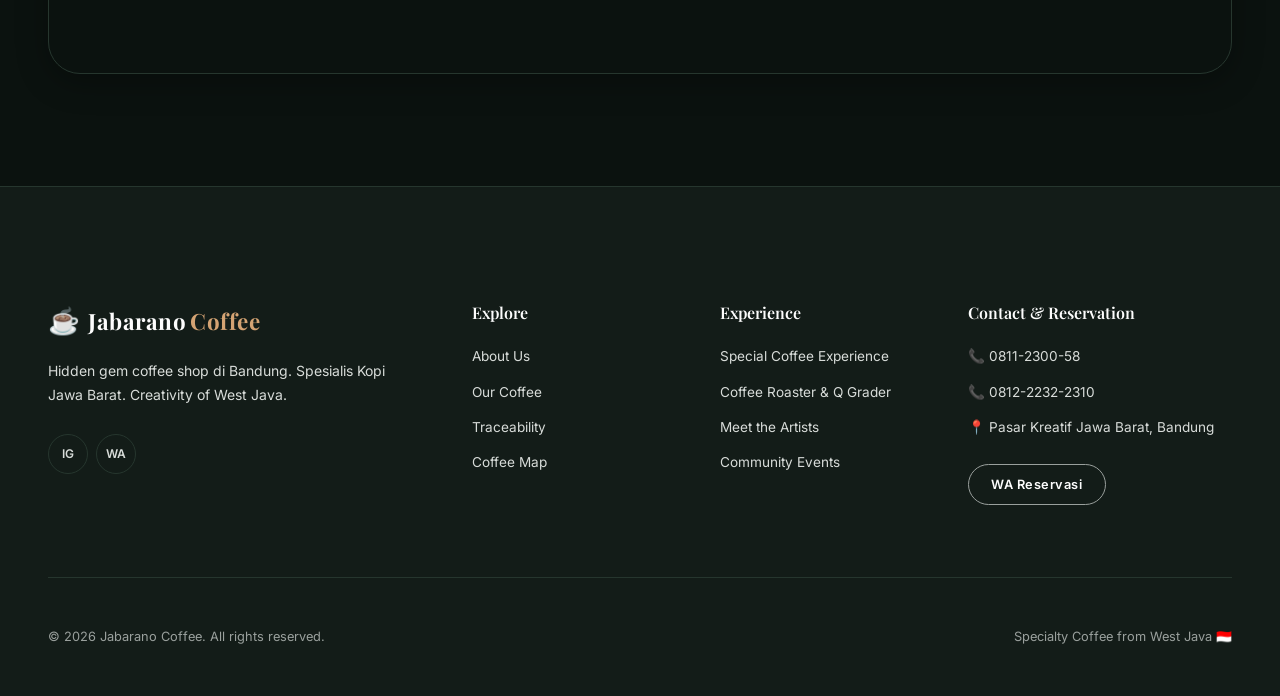
==== commit 25d3240f: "update" ====
--- a/index.html
+++ b/index.html
@@ -296,6 +296,18 @@
         </div>
     </section>
 
+    <section class="location" id="location">
+        <div class="container">
+            <div class="section-header">
+                <p class="section-label">VISIT US</p>
+                <h2 class="section-title">Our <em>Location</em></h2>
+            </div>
+            <div class="map-wrapper">
+                <iframe src="https://www.google.com/maps/embed?pb=!1m18!1m12!1m3!1d3960.916172605893!2d107.63212040000001!3d-6.896740699999999!2m3!1f0!2f0!3f0!3m2!1i1024!2i768!4f13.1!3m3!1m2!1s0x2e68e7af39999555%3A0xeebd6cb82d79a785!2sJabarano%20Coffee%20-%20Pahlawan!5e0!3m2!1sen!2sid!4v1712373000000!5m2!1sen!2sid" width="100%" height="450" style="border:0;" allowfullscreen="" loading="lazy" referrerpolicy="no-referrer-when-downgrade"></iframe>
+            </div>
+        </div>
+    </section>
+
     <footer class="footer" id="contact">
         <div class="container">
             <div class="footer-grid">
--- a/style.css
+++ b/style.css
@@ -819,7 +819,37 @@
 
 
 /* ===========================================================
-   9. FOOTER
+   9. LOCATION MAP
+   =========================================================== */
+.location {
+    padding: var(--space-xxl) 0;
+    background: var(--clr-bg);
+}
+
+.map-wrapper {
+    position: relative;
+    width: 100%;
+    border-radius: var(--radius-lg);
+    overflow: hidden;
+    border: 1px solid var(--clr-surface-alt);
+    box-shadow: 0 8px 32px rgba(0,0,0,0.3);
+    transition: var(--transition);
+}
+
+.map-wrapper:hover {
+    border-color: var(--clr-accent-dark);
+}
+
+.map-wrapper iframe {
+    display: block;
+    width: 100%;
+    height: 450px;
+    filter: invert(90%) hue-rotate(180deg) contrast(1.1); /* Dark mode map effect */
+}
+
+
+/* ===========================================================
+   10. FOOTER
    =========================================================== */
 .footer {
     padding: var(--space-xxl) 0 var(--space-lg);
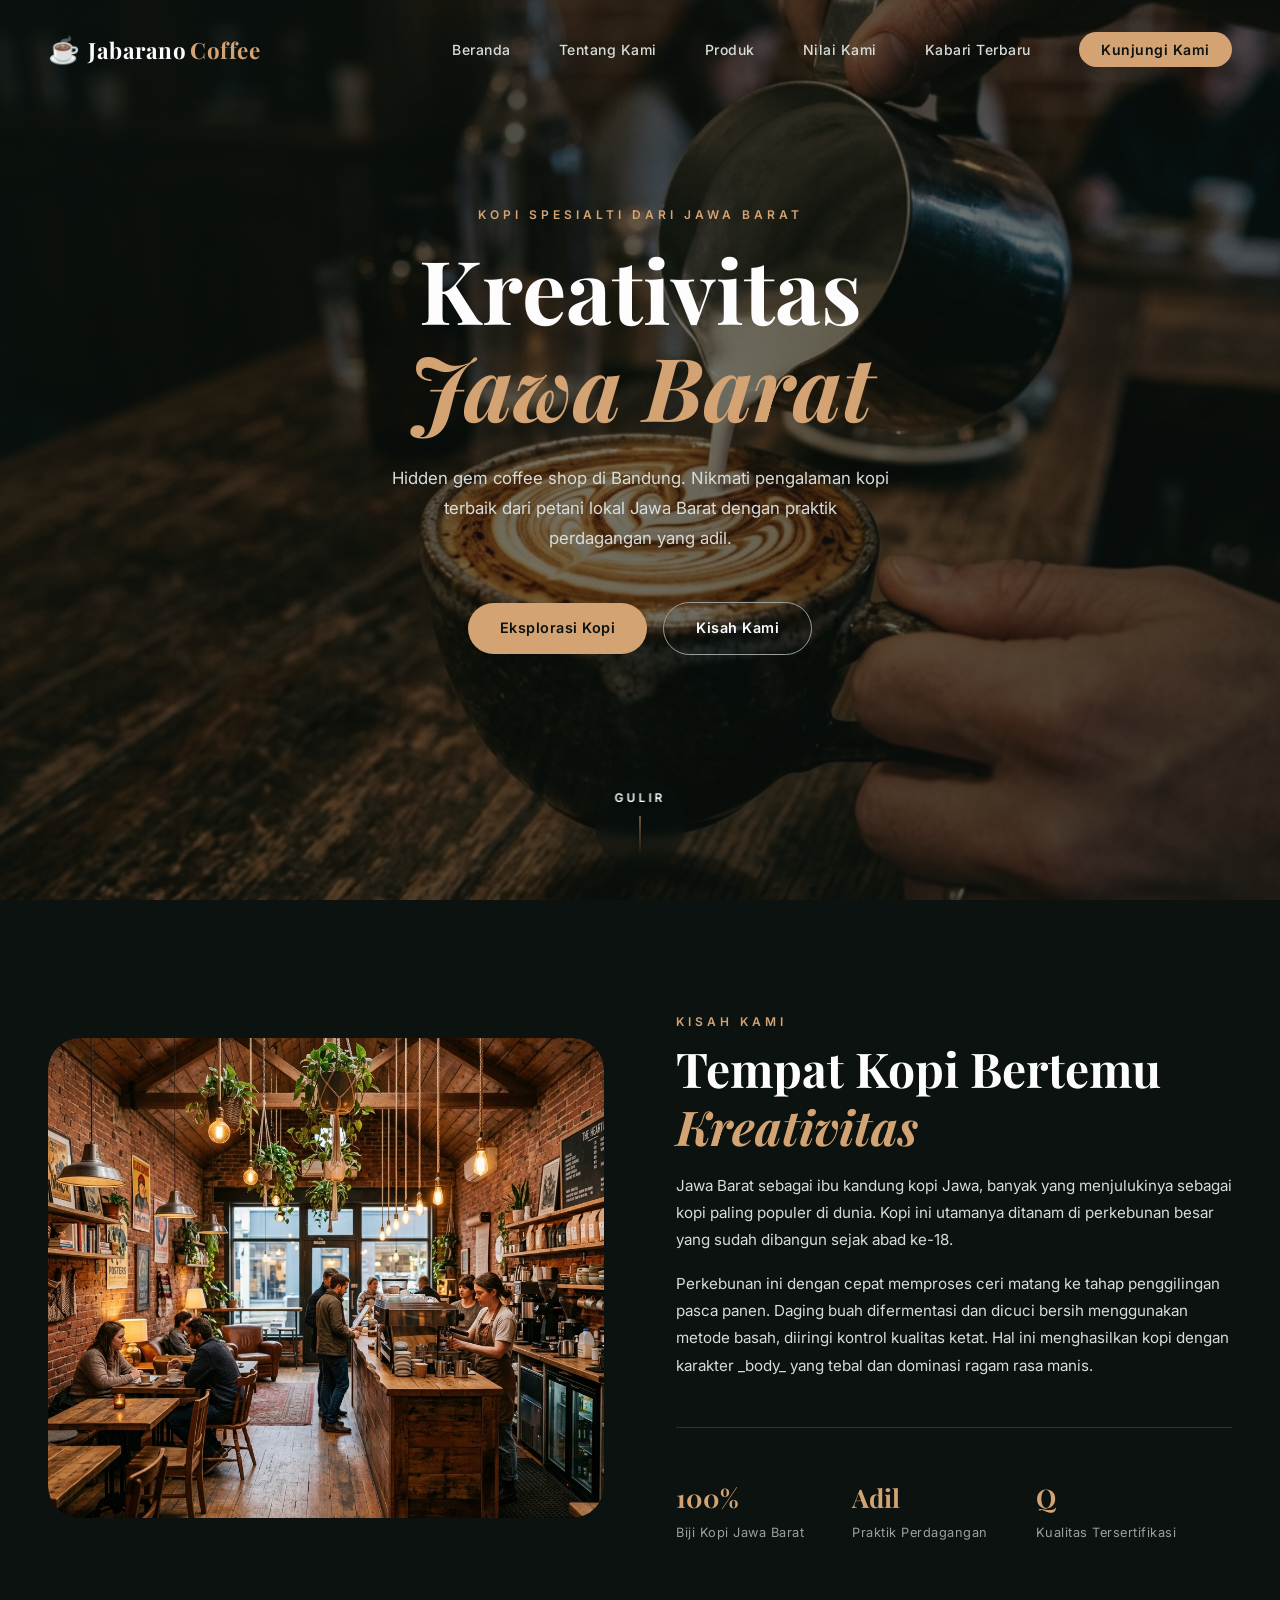
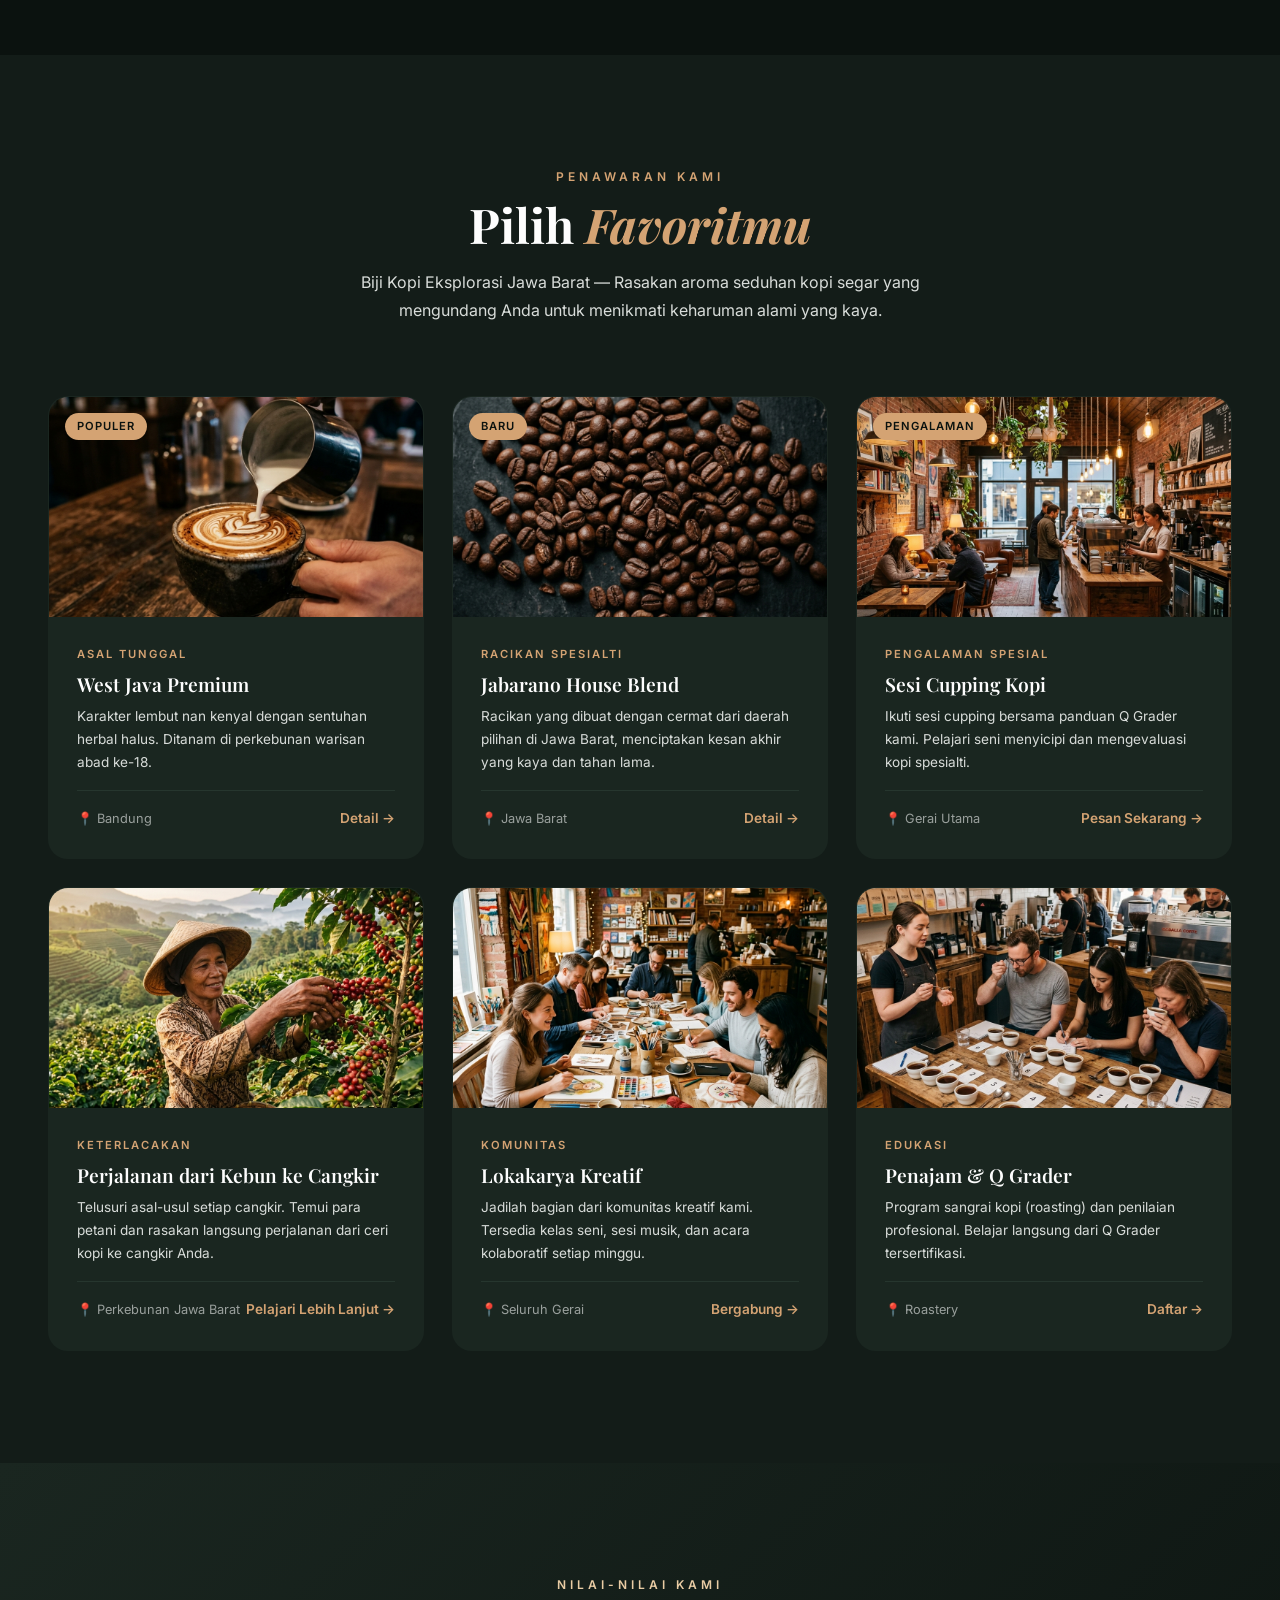
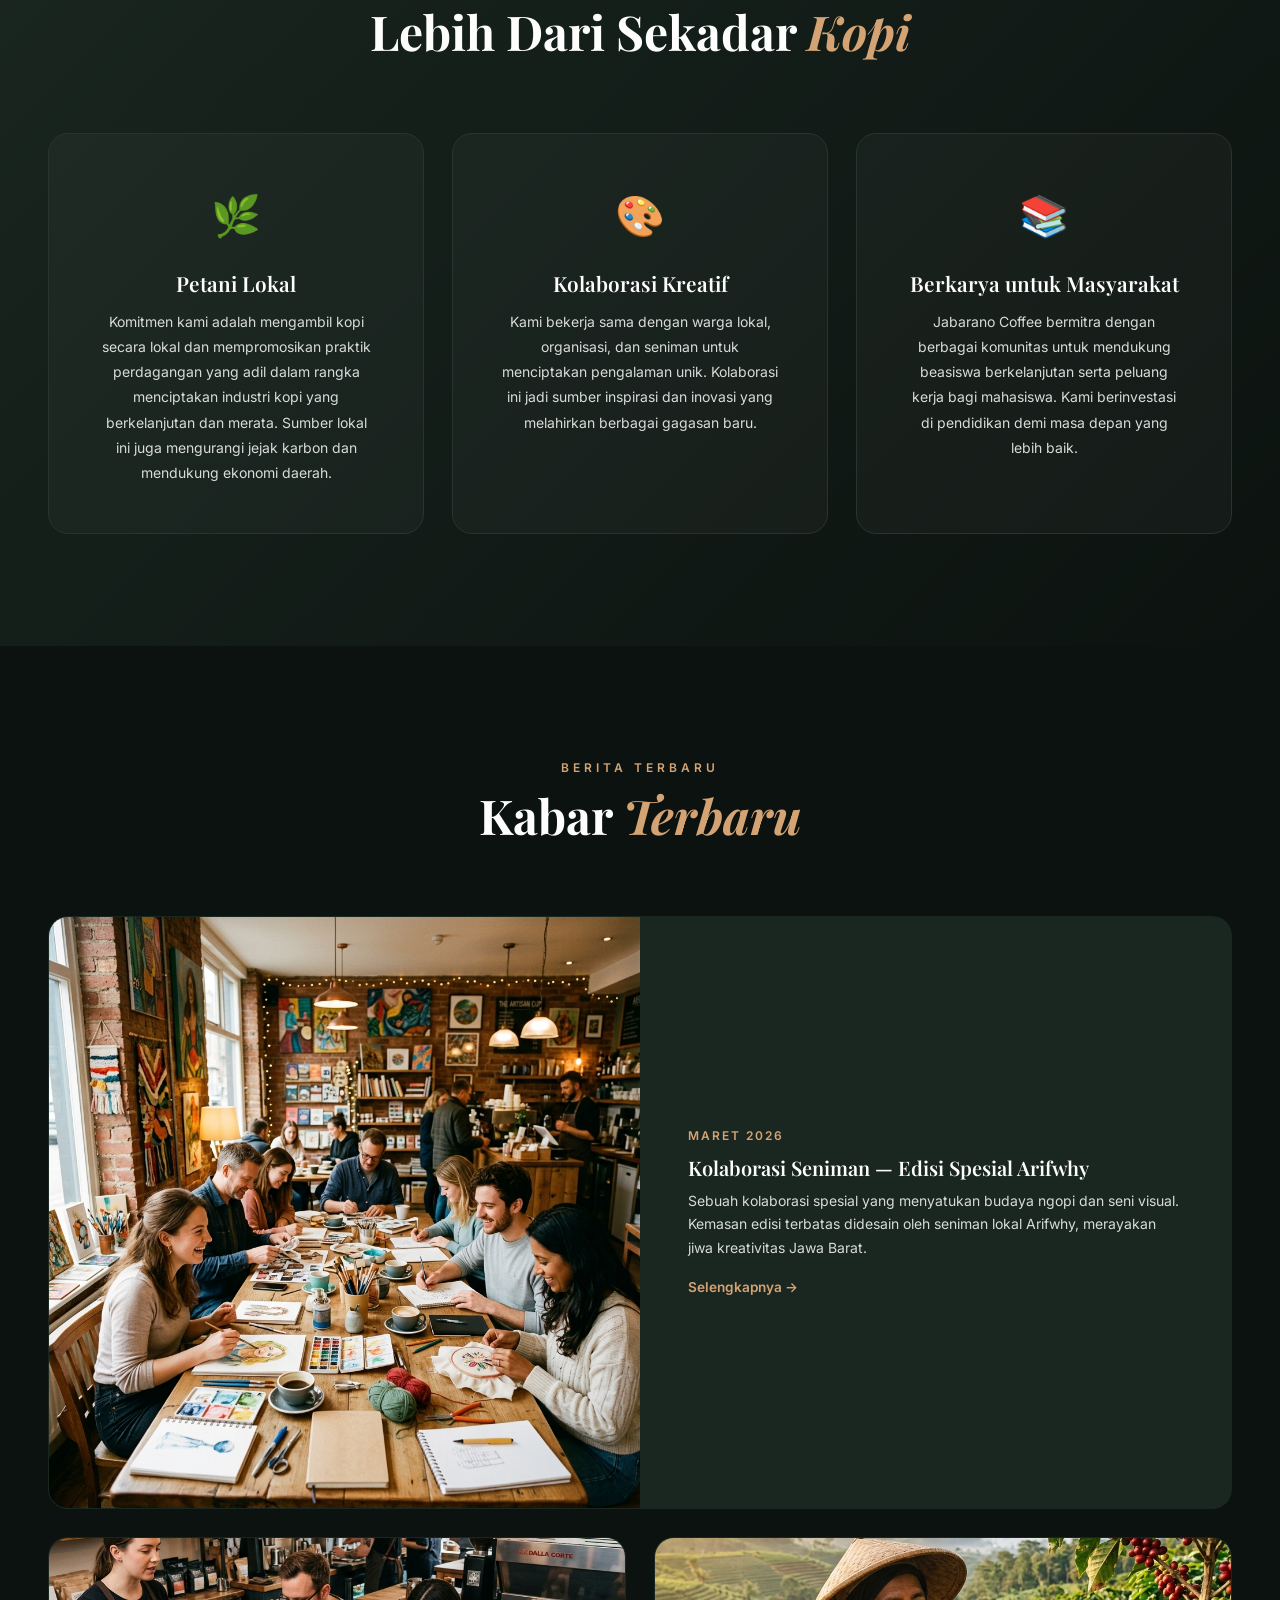
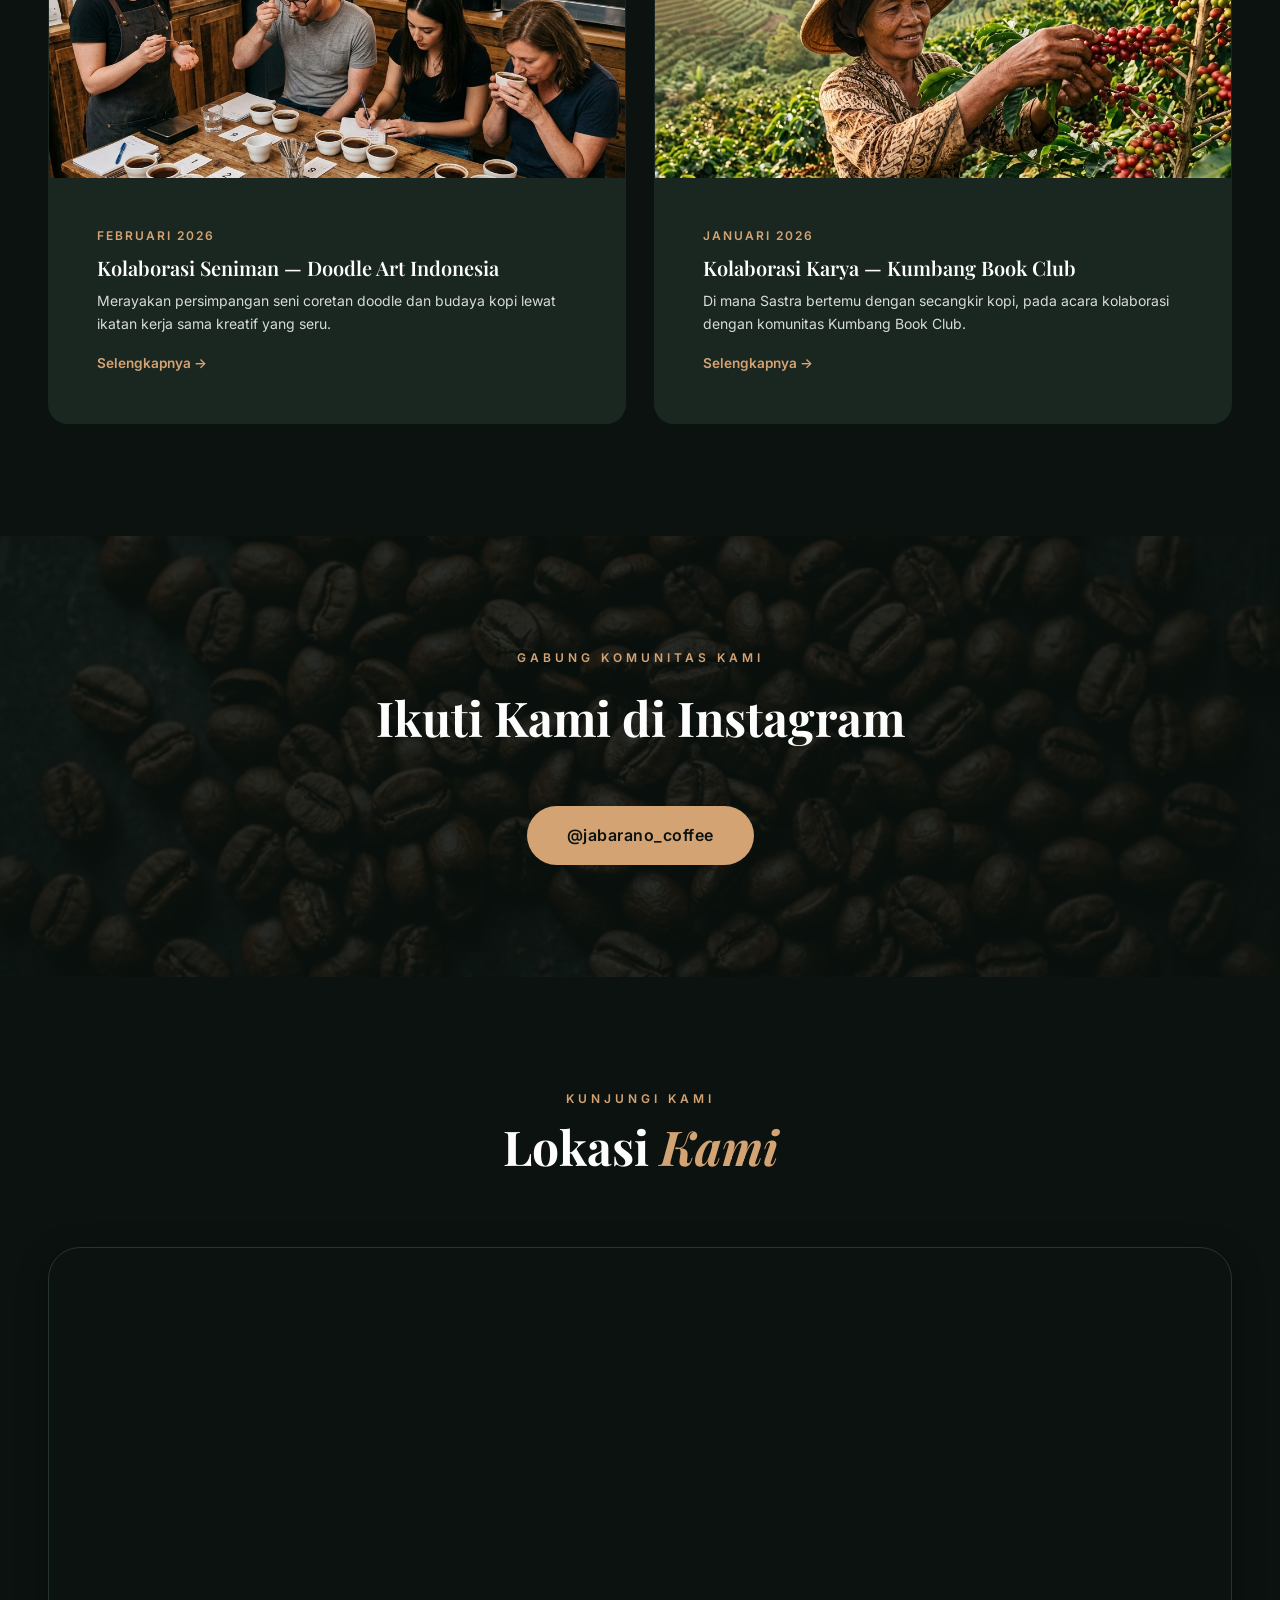
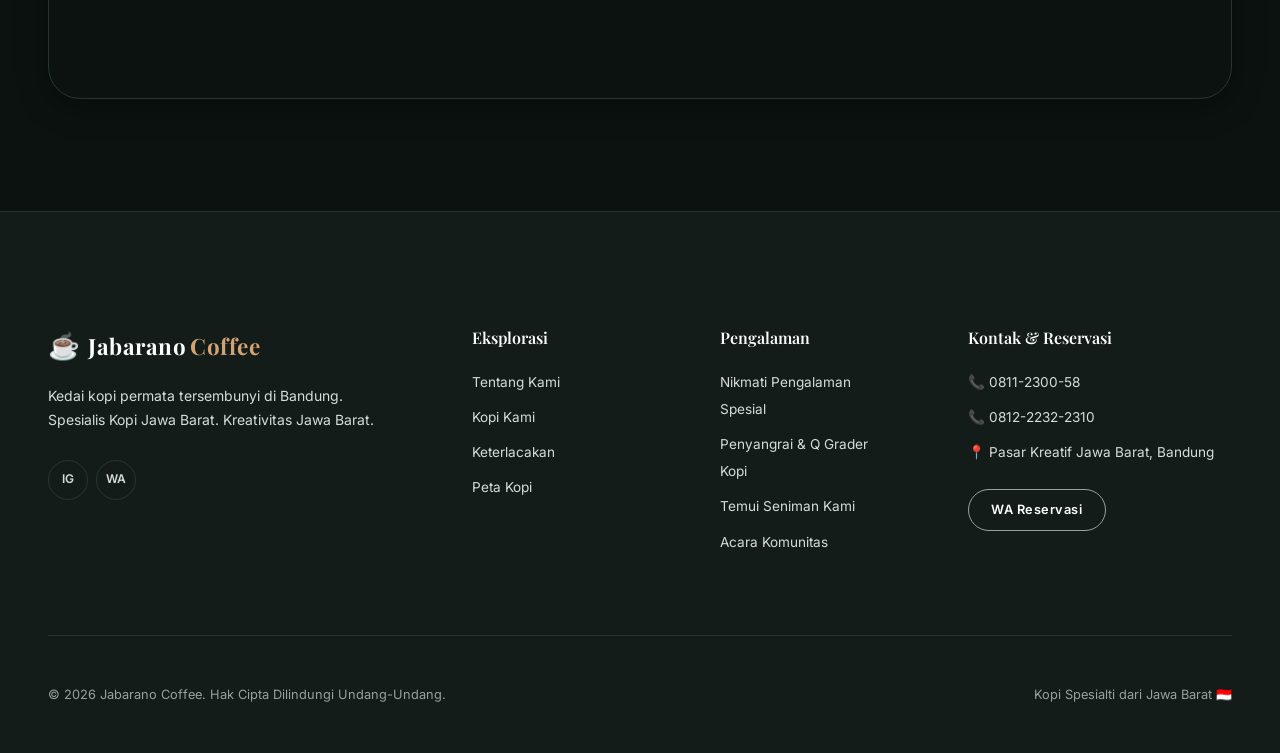
==== commit cf84d657: "update" ====
--- a/index.html
+++ b/index.html
@@ -4,7 +4,7 @@
     <meta charset="UTF-8">
     <meta name="viewport" content="width=device-width, initial-scale=1.0">
     <meta name="description" content="Jabarano Coffee — Hidden Gem Coffee Shop di Bandung. Spesialis Kopi Jawa Barat. Nikmati pengalaman kopi terbaik dari petani lokal.">
-    <title>Jabarano Coffee | Specialty Coffee Bandung</title>
+    <title>Jabarano Coffee | Kopi Spesialti Bandung</title>
     <link rel="stylesheet" href="style.css">
     <link rel="preconnect" href="https://fonts.googleapis.com">
     <link rel="preconnect" href="https://fonts.gstatic.com" crossorigin>
@@ -25,12 +25,12 @@
             </button>
 
             <ul class="nav-menu" id="navMenu">
-                <li><a href="#home" class="nav-link">Home</a></li>
-                <li><a href="#about" class="nav-link">About</a></li>
-                <li><a href="#products" class="nav-link">Products</a></li>
-                <li><a href="#values" class="nav-link">Values</a></li>
-                <li><a href="#updates" class="nav-link">Updates</a></li>
-                <li><a href="#contact" class="nav-link nav-link--cta">Visit Us</a></li>
+                <li><a href="#home" class="nav-link">Beranda</a></li>
+                <li><a href="#about" class="nav-link">Tentang Kami</a></li>
+                <li><a href="#products" class="nav-link">Produk</a></li>
+                <li><a href="#values" class="nav-link">Nilai Kami</a></li>
+                <li><a href="#updates" class="nav-link">Kabari Terbaru</a></li>
+                <li><a href="#contact" class="nav-link nav-link--cta">Kunjungi Kami</a></li>
             </ul>
         </div>
     </nav>
@@ -39,19 +39,19 @@
     <header class="hero" id="home">
         <div class="hero-overlay"></div>
         <div class="hero-content">
-            <p class="hero-tagline">SPECIALTY COFFEE FROM WEST JAVA</p>
-            <h1 class="hero-title">Creativity<br>of <em>West Java</em></h1>
+            <p class="hero-tagline">KOPI SPESIALTI DARI JAWA BARAT</p>
+            <h1 class="hero-title">Kreativitas<br><em>Jawa Barat</em></h1>
             <p class="hero-description">
                 Hidden gem coffee shop di Bandung. Nikmati pengalaman kopi terbaik 
-                dari petani lokal Jawa Barat dengan fair trade practices.
+                dari petani lokal Jawa Barat dengan praktik perdagangan yang adil.
             </p>
             <div class="hero-buttons">
-                <a href="#products" class="btn btn-primary">Explore Coffee</a>
-                <a href="#about" class="btn btn-outline">Our Story</a>
+                <a href="#products" class="btn btn-primary">Eksplorasi Kopi</a>
+                <a href="#about" class="btn btn-outline">Kisah Kami</a>
             </div>
         </div>
         <div class="hero-scroll-indicator">
-            <span class="scroll-text">Scroll</span>
+            <span class="scroll-text">Gulir</span>
             <span class="scroll-line"></span>
         </div>
     </header>
@@ -65,31 +65,29 @@
                     <div class="about-image-accent"></div>
                 </div>
                 <div class="about-content">
-                    <p class="section-label">OUR STORY</p>
-                    <h2 class="section-title">Where Coffee Meets <em>Creativity</em></h2>
+                    <p class="section-label">KISAH KAMI</p>
+                    <h2 class="section-title">Tempat Kopi Bertemu <em>Kreativitas</em></h2>
                     <p class="about-text">
-                        West Java as the birth mother of Java coffee, many said as the most popular 
-                        coffee in the world. The coffee is primarily grown on large estates that were 
-                        built by the Dutch in the 18th century.
+                        Jawa Barat sebagai ibu kandung kopi Jawa, banyak yang menjulukinya sebagai kopi paling populer di dunia. 
+                        Kopi ini utamanya ditanam di perkebunan besar yang sudah dibangun sejak abad ke-18.
                     </p>
                     <p class="about-text">
-                        These estates transport ripe cherries quickly to their mills after harvest. 
-                        The pulp is then fermented and washed off, using the wet process, with 
-                        rigorous quality control. This results in coffee with good, heavy body 
-                        and a sweet overall impression.
+                        Perkebunan ini dengan cepat memproses ceri matang ke tahap penggilingan pasca panen. 
+                        Daging buah difermentasi dan dicuci bersih menggunakan metode basah, diiringi kontrol kualitas ketat. 
+                        Hal ini menghasilkan kopi dengan karakter _body_ yang tebal dan dominasi ragam rasa manis.
                     </p>
                     <div class="about-stats">
                         <div class="stat-item">
                             <span class="stat-number">100%</span>
-                            <span class="stat-label">West Java Beans</span>
+                            <span class="stat-label">Biji Kopi Jawa Barat</span>
                         </div>
                         <div class="stat-item">
-                            <span class="stat-number">Fair</span>
-                            <span class="stat-label">Trade Practices</span>
+                            <span class="stat-number">Adil</span>
+                            <span class="stat-label">Praktik Perdagangan</span>
                         </div>
                         <div class="stat-item">
                             <span class="stat-number">Q</span>
-                            <span class="stat-label">Graded Quality</span>
+                            <span class="stat-label">Kualitas Tersertifikasi</span>
                         </div>
                     </div>
                 </div>
@@ -101,24 +99,24 @@
     <section class="products" id="products">
         <div class="container">
             <div class="section-header">
-                <p class="section-label">OUR OFFERINGS</p>
-                <h2 class="section-title">Choose Your <em>Favorite</em></h2>
-                <p class="section-subtitle">West Java Exploration Coffee Beans — Experience the aroma of freshly brewed coffee, inviting you to indulge in the rich, earthy scents.</p>
+                <p class="section-label">PENAWARAN KAMI</p>
+                <h2 class="section-title">Pilih <em>Favoritmu</em></h2>
+                <p class="section-subtitle">Biji Kopi Eksplorasi Jawa Barat — Rasakan aroma seduhan kopi segar yang mengundang Anda untuk menikmati keharuman alami yang kaya.</p>
             </div>
             <div class="products-grid">
                 
                 <div class="product-card">
                     <div class="card-image-wrapper">
                         <img src="images/hero-coffee.png" alt="Single Origin West Java" class="card-image">
-                        <span class="card-badge">Popular</span>
-                    </div>
-                    <div class="card-body">
-                        <span class="card-category">Single Origin</span>
+                        <span class="card-badge">Populer</span>
+                    </div>
+                    <div class="card-body">
+                        <span class="card-category">Asal Tunggal</span>
                         <h3 class="card-title">West Java Premium</h3>
-                        <p class="card-text">Smooth, supple body with a subtle herbaceous note. Grown on estates built in the 18th century.</p>
+                        <p class="card-text">Karakter lembut nan kenyal dengan sentuhan herbal halus. Ditanam di perkebunan warisan abad ke-18.</p>
                         <div class="card-footer">
                             <span class="card-origin">📍 Bandung</span>
-                            <a href="#" class="card-link">Details →</a>
+                            <a href="#" class="card-link">Detail →</a>
                         </div>
                     </div>
                 </div>
@@ -126,15 +124,15 @@
                 <div class="product-card">
                     <div class="card-image-wrapper">
                         <img src="images/coffee-beans.png" alt="Specialty Blend" class="card-image">
-                        <span class="card-badge">New</span>
-                    </div>
-                    <div class="card-body">
-                        <span class="card-category">Specialty Blend</span>
+                        <span class="card-badge">Baru</span>
+                    </div>
+                    <div class="card-body">
+                        <span class="card-category">Racikan Spesialti</span>
                         <h3 class="card-title">Jabarano House Blend</h3>
-                        <p class="card-text">A carefully crafted blend from selected regions across West Java, creating a rich and lasting finish.</p>
-                        <div class="card-footer">
-                            <span class="card-origin">📍 West Java</span>
-                            <a href="#" class="card-link">Details →</a>
+                        <p class="card-text">Racikan yang dibuat dengan cermat dari daerah pilihan di Jawa Barat, menciptakan kesan akhir yang kaya dan tahan lama.</p>
+                        <div class="card-footer">
+                            <span class="card-origin">📍 Jawa Barat</span>
+                            <a href="#" class="card-link">Detail →</a>
                         </div>
                     </div>
                 </div>
@@ -142,15 +140,15 @@
                 <div class="product-card">
                     <div class="card-image-wrapper">
                         <img src="images/cafe-interior.png" alt="Coffee Experience" class="card-image">
-                        <span class="card-badge">Experience</span>
-                    </div>
-                    <div class="card-body">
-                        <span class="card-category">Special Experience</span>
-                        <h3 class="card-title">Coffee Cupping Session</h3>
-                        <p class="card-text">Join our Q Grader-led cupping sessions. Learn the art of tasting and evaluating specialty coffee.</p>
-                        <div class="card-footer">
-                            <span class="card-origin">📍 Main Outlet</span>
-                            <a href="#" class="card-link">Book Now →</a>
+                        <span class="card-badge">Pengalaman</span>
+                    </div>
+                    <div class="card-body">
+                        <span class="card-category">Pengalaman Spesial</span>
+                        <h3 class="card-title">Sesi Cupping Kopi</h3>
+                        <p class="card-text">Ikuti sesi cupping bersama panduan Q Grader kami. Pelajari seni menyicipi dan mengevaluasi kopi spesialti.</p>
+                        <div class="card-footer">
+                            <span class="card-origin">📍 Gerai Utama</span>
+                            <a href="#" class="card-link">Pesan Sekarang →</a>
                         </div>
                     </div>
                 </div>
@@ -160,12 +158,12 @@
                         <img src="images/coffee-farmers.png" alt="Farm Visit" class="card-image">
                     </div>
                     <div class="card-body">
-                        <span class="card-category">Traceability</span>
-                        <h3 class="card-title">Farm to Cup Journey</h3>
-                        <p class="card-text">Trace the origin of every cup. Meet the farmers and experience the journey from cherry to your cup.</p>
-                        <div class="card-footer">
-                            <span class="card-origin">📍 West Java Estates</span>
-                            <a href="#" class="card-link">Learn More →</a>
+                        <span class="card-category">Keterlacakan</span>
+                        <h3 class="card-title">Perjalanan dari Kebun ke Cangkir</h3>
+                        <p class="card-text">Telusuri asal-usul setiap cangkir. Temui para petani dan rasakan langsung perjalanan dari ceri kopi ke cangkir Anda.</p>
+                        <div class="card-footer">
+                            <span class="card-origin">📍 Perkebunan Jawa Barat</span>
+                            <a href="#" class="card-link">Pelajari Lebih Lanjut →</a>
                         </div>
                     </div>
                 </div>
@@ -175,12 +173,12 @@
                         <img src="images/coffee-community.png" alt="Community Events" class="card-image">
                     </div>
                     <div class="card-body">
-                        <span class="card-category">Community</span>
-                        <h3 class="card-title">Creative Workshop</h3>
-                        <p class="card-text">Be part of our creative community. Art workshops, music sessions, and collaborative events weekly.</p>
-                        <div class="card-footer">
-                            <span class="card-origin">📍 All Outlets</span>
-                            <a href="#" class="card-link">Join Us →</a>
+                        <span class="card-category">Komunitas</span>
+                        <h3 class="card-title">Lokakarya Kreatif</h3>
+                        <p class="card-text">Jadilah bagian dari komunitas kreatif kami. Tersedia kelas seni, sesi musik, dan acara kolaboratif setiap minggu.</p>
+                        <div class="card-footer">
+                            <span class="card-origin">📍 Seluruh Gerai</span>
+                            <a href="#" class="card-link">Bergabung →</a>
                         </div>
                     </div>
                 </div>
@@ -190,12 +188,12 @@
                         <img src="images/coffee-education.png" alt="Roaster Program" class="card-image">
                     </div>
                     <div class="card-body">
-                        <span class="card-category">Education</span>
-                        <h3 class="card-title">Roaster & Q Grader</h3>
-                        <p class="card-text">Professional coffee roasting and grading programs. Learn from certified Q Graders and master roasters.</p>
+                        <span class="card-category">Edukasi</span>
+                        <h3 class="card-title">Penajam & Q Grader</h3>
+                        <p class="card-text">Program sangrai kopi (roasting) dan penilaian profesional. Belajar langsung dari Q Grader tersertifikasi.</p>
                         <div class="card-footer">
                             <span class="card-origin">📍 Roastery</span>
-                            <a href="#" class="card-link">Enroll →</a>
+                            <a href="#" class="card-link">Daftar →</a>
                         </div>
                     </div>
                 </div>
@@ -207,35 +205,29 @@
     <section class="values" id="values">
         <div class="container">
             <div class="section-header section-header--light">
-                <p class="section-label section-label--light">OUR VALUES</p>
-                <h2 class="section-title section-title--light">More Than Just <em>Coffee</em></h2>
+                <p class="section-label section-label--light">NILAI-NILAI KAMI</p>
+                <h2 class="section-title section-title--light">Lebih Dari Sekadar <em>Kopi</em></h2>
             </div>
             <div class="values-grid">
                 <div class="value-card">
                     <div class="value-icon">🌿</div>
-                    <h3 class="value-title">Local Farmers</h3>
+                    <h3 class="value-title">Petani Lokal</h3>
                     <p class="value-text">
-                        Our commitment to source coffee locally and promoting fair trade practices 
-                        as part of creating a more sustainable and equitable coffee industry.
-                        Local coffee sourcing reduces the carbon footprint and supports local economies.
+                        Komitmen kami adalah mengambil kopi secara lokal dan mempromosikan praktik perdagangan yang adil dalam rangka menciptakan industri kopi yang berkelanjutan dan merata. Sumber lokal ini juga mengurangi jejak karbon dan mendukung ekonomi daerah.
                     </p>
                 </div>
                 <div class="value-card">
                     <div class="value-icon">🎨</div>
-                    <h3 class="value-title">Creative Collaboration</h3>
+                    <h3 class="value-title">Kolaborasi Kreatif</h3>
                     <p class="value-text">
-                        We work with local residents, organizations, and artists to create unique 
-                        experiences. Creative collaboration can be a source of inspiration and innovation, 
-                        leading to new ideas and approaches.
+                        Kami bekerja sama dengan warga lokal, organisasi, dan seniman untuk menciptakan pengalaman unik. Kolaborasi ini jadi sumber inspirasi dan inovasi yang melahirkan berbagai gagasan baru.
                     </p>
                 </div>
                 <div class="value-card">
                     <div class="value-icon">📚</div>
-                    <h3 class="value-title">Giving Back</h3>
+                    <h3 class="value-title">Berkarya untuk Masyarakat</h3>
                     <p class="value-text">
-                        Jabarano Coffee partners with local communities and organisations to support 
-                        continuous scholarship and job opportunities for students. 
-                        We invest in education to make a positive impact on future generations.
+                        Jabarano Coffee bermitra dengan berbagai komunitas untuk mendukung beasiswa berkelanjutan serta peluang kerja bagi mahasiswa. Kami berinvestasi di pendidikan demi masa depan yang lebih baik.
                     </p>
                 </div>
             </div>
@@ -246,8 +238,8 @@
     <section class="updates" id="updates">
         <div class="container">
             <div class="section-header">
-                <p class="section-label">LATEST NEWS</p>
-                <h2 class="section-title">Latest <em>Updates</em></h2>
+                <p class="section-label">BERITA TERBARU</p>
+                <h2 class="section-title">Kabar <em>Terbaru</em></h2>
             </div>
             <div class="updates-grid">
                 <article class="update-card update-card--featured">
@@ -255,10 +247,10 @@
                         <img src="images/coffee-community.png" alt="Artists Collaboration" class="update-image">
                     </div>
                     <div class="update-body">
-                        <span class="update-date">March 2026</span>
-                        <h3 class="update-title">Artists Collaboration — Special Edition Arifwhy</h3>
-                        <p class="update-text">A special collaboration bringing together coffee culture and visual arts. Limited edition packaging designed by local artist Arifwhy, celebrating West Java's creative spirit.</p>
-                        <a href="#" class="card-link">Read More →</a>
+                        <span class="update-date">Maret 2026</span>
+                        <h3 class="update-title">Kolaborasi Seniman — Edisi Spesial Arifwhy</h3>
+                        <p class="update-text">Sebuah kolaborasi spesial yang menyatukan budaya ngopi dan seni visual. Kemasan edisi terbatas didesain oleh seniman lokal Arifwhy, merayakan jiwa kreativitas Jawa Barat.</p>
+                        <a href="#" class="card-link">Selengkapnya →</a>
                     </div>
                 </article>
                 <article class="update-card">
@@ -266,10 +258,10 @@
                         <img src="images/coffee-education.png" alt="Doodle Art Collaboration" class="update-image">
                     </div>
                     <div class="update-body">
-                        <span class="update-date">February 2026</span>
-                        <h3 class="update-title">Artists Collaboration — Doodle Art Indonesia</h3>
-                        <p class="update-text">Celebrating the intersection of doodle art and coffee culture through a unique creative partnership.</p>
-                        <a href="#" class="card-link">Read More →</a>
+                        <span class="update-date">Februari 2026</span>
+                        <h3 class="update-title">Kolaborasi Seniman — Doodle Art Indonesia</h3>
+                        <p class="update-text">Merayakan persimpangan seni coretan doodle dan budaya kopi lewat ikatan kerja sama kreatif yang seru.</p>
+                        <a href="#" class="card-link">Selengkapnya →</a>
                     </div>
                 </article>
                 <article class="update-card">
@@ -277,10 +269,10 @@
                         <img src="images/coffee-farmers.png" alt="Kumbang Book Club" class="update-image">
                     </div>
                     <div class="update-body">
-                        <span class="update-date">January 2026</span>
-                        <h3 class="update-title">Artists Collaboration — Kumbang Book Club</h3>
-                        <p class="update-text">Literature meets coffee in this collaborative event with Kumbang Book Club community.</p>
-                        <a href="#" class="card-link">Read More →</a>
+                        <span class="update-date">Januari 2026</span>
+                        <h3 class="update-title">Kolaborasi Karya — Kumbang Book Club</h3>
+                        <p class="update-text">Di mana Sastra bertemu dengan secangkir kopi, pada acara kolaborasi dengan komunitas Kumbang Book Club.</p>
+                        <a href="#" class="card-link">Selengkapnya →</a>
                     </div>
                 </article>
             </div>
@@ -290,8 +282,8 @@
     <section class="cta-banner">
         <div class="cta-overlay"></div>
         <div class="cta-content">
-            <p class="cta-label">JOIN OUR COMMUNITY</p>
-            <h2 class="cta-title">Follow Us on Instagram</h2>
+            <p class="cta-label">GABUNG KOMUNITAS KAMI</p>
+            <h2 class="cta-title">Ikuti Kami di Instagram</h2>
             <a href="http://www.instagram.com/jabarano_coffee" target="_blank" rel="noopener noreferrer" class="btn btn-primary btn-large">@jabarano_coffee</a>
         </div>
     </section>
@@ -299,11 +291,11 @@
     <section class="location" id="location">
         <div class="container">
             <div class="section-header">
-                <p class="section-label">VISIT US</p>
-                <h2 class="section-title">Our <em>Location</em></h2>
+                <p class="section-label">KUNJUNGI KAMI</p>
+                <h2 class="section-title">Lokasi <em>Kami</em></h2>
             </div>
             <div class="map-wrapper">
-                <iframe src="https://www.google.com/maps/embed?pb=!1m18!1m12!1m3!1d3960.916172605893!2d107.63212040000001!3d-6.896740699999999!2m3!1f0!2f0!3f0!3m2!1i1024!2i768!4f13.1!3m3!1m2!1s0x2e68e7af39999555%3A0xeebd6cb82d79a785!2sJabarano%20Coffee%20-%20Pahlawan!5e0!3m2!1sen!2sid!4v1712373000000!5m2!1sen!2sid" width="100%" height="450" style="border:0;" allowfullscreen="" loading="lazy" referrerpolicy="no-referrer-when-downgrade"></iframe>
+                <iframe src="https://maps.google.com/maps?q=Jabarano+Coffee+Pasar+Kreatif+Jawa+Barat,+Bandung&t=&z=15&ie=UTF8&iwloc=&output=embed" width="100%" height="450" style="border:0;" allowfullscreen="" loading="lazy" referrerpolicy="no-referrer-when-downgrade"></iframe>
             </div>
         </div>
     </section>
@@ -317,8 +309,8 @@
                         <span class="logo-text">Jabarano<span class="logo-accent">Coffee</span></span>
                     </a>
                     <p class="footer-brand-text">
-                        Hidden gem coffee shop di Bandung. Spesialis Kopi Jawa Barat. 
-                        Creativity of West Java.
+                        Kedai kopi permata tersembunyi di Bandung. Spesialis Kopi Jawa Barat. 
+                        Kreativitas Jawa Barat.
                     </p>
                     <div class="footer-social">
                         <a href="http://www.instagram.com/jabarano_coffee" target="_blank" rel="noopener noreferrer" class="social-link" aria-label="Instagram">IG</a>
@@ -326,25 +318,25 @@
                     </div>
                 </div>
                 <div class="footer-links">
-                    <h4 class="footer-heading">Explore</h4>
+                    <h4 class="footer-heading">Eksplorasi</h4>
                     <ul class="footer-list">
-                        <li><a href="#about">About Us</a></li>
-                        <li><a href="#products">Our Coffee</a></li>
-                        <li><a href="#">Traceability</a></li>
-                        <li><a href="#">Coffee Map</a></li>
+                        <li><a href="#about">Tentang Kami</a></li>
+                        <li><a href="#products">Kopi Kami</a></li>
+                        <li><a href="#">Keterlacakan</a></li>
+                        <li><a href="#">Peta Kopi</a></li>
                     </ul>
                 </div>
                 <div class="footer-links">
-                    <h4 class="footer-heading">Experience</h4>
+                    <h4 class="footer-heading">Pengalaman</h4>
                     <ul class="footer-list">
-                        <li><a href="#">Special Coffee Experience</a></li>
-                        <li><a href="#">Coffee Roaster & Q Grader</a></li>
-                        <li><a href="#">Meet the Artists</a></li>
-                        <li><a href="#">Community Events</a></li>
+                        <li><a href="#">Nikmati Pengalaman Spesial</a></li>
+                        <li><a href="#">Penyangrai & Q Grader Kopi</a></li>
+                        <li><a href="#">Temui Seniman Kami</a></li>
+                        <li><a href="#">Acara Komunitas</a></li>
                     </ul>
                 </div>
                 <div class="footer-contact">
-                    <h4 class="footer-heading">Contact & Reservation</h4>
+                    <h4 class="footer-heading">Kontak & Reservasi</h4>
                     <ul class="footer-list">
                         <li><a href="https://wa.me/620811230058">📞 0811-2300-58</a></li>
                         <li><a href="https://wa.me/6281222322310">📞 0812-2232-2310</a></li>
@@ -354,8 +346,8 @@
                 </div>
             </div>
             <div class="footer-bottom">
-                <p>&copy; 2026 Jabarano Coffee. All rights reserved.</p>
-                <p>Specialty Coffee from West Java 🇮🇩</p>
+                <p>&copy; 2026 Jabarano Coffee. Hak Cipta Dilindungi Undang-Undang.</p>
+                <p>Kopi Spesialti dari Jawa Barat 🇮🇩</p>
             </div>
         </div>
     </footer>
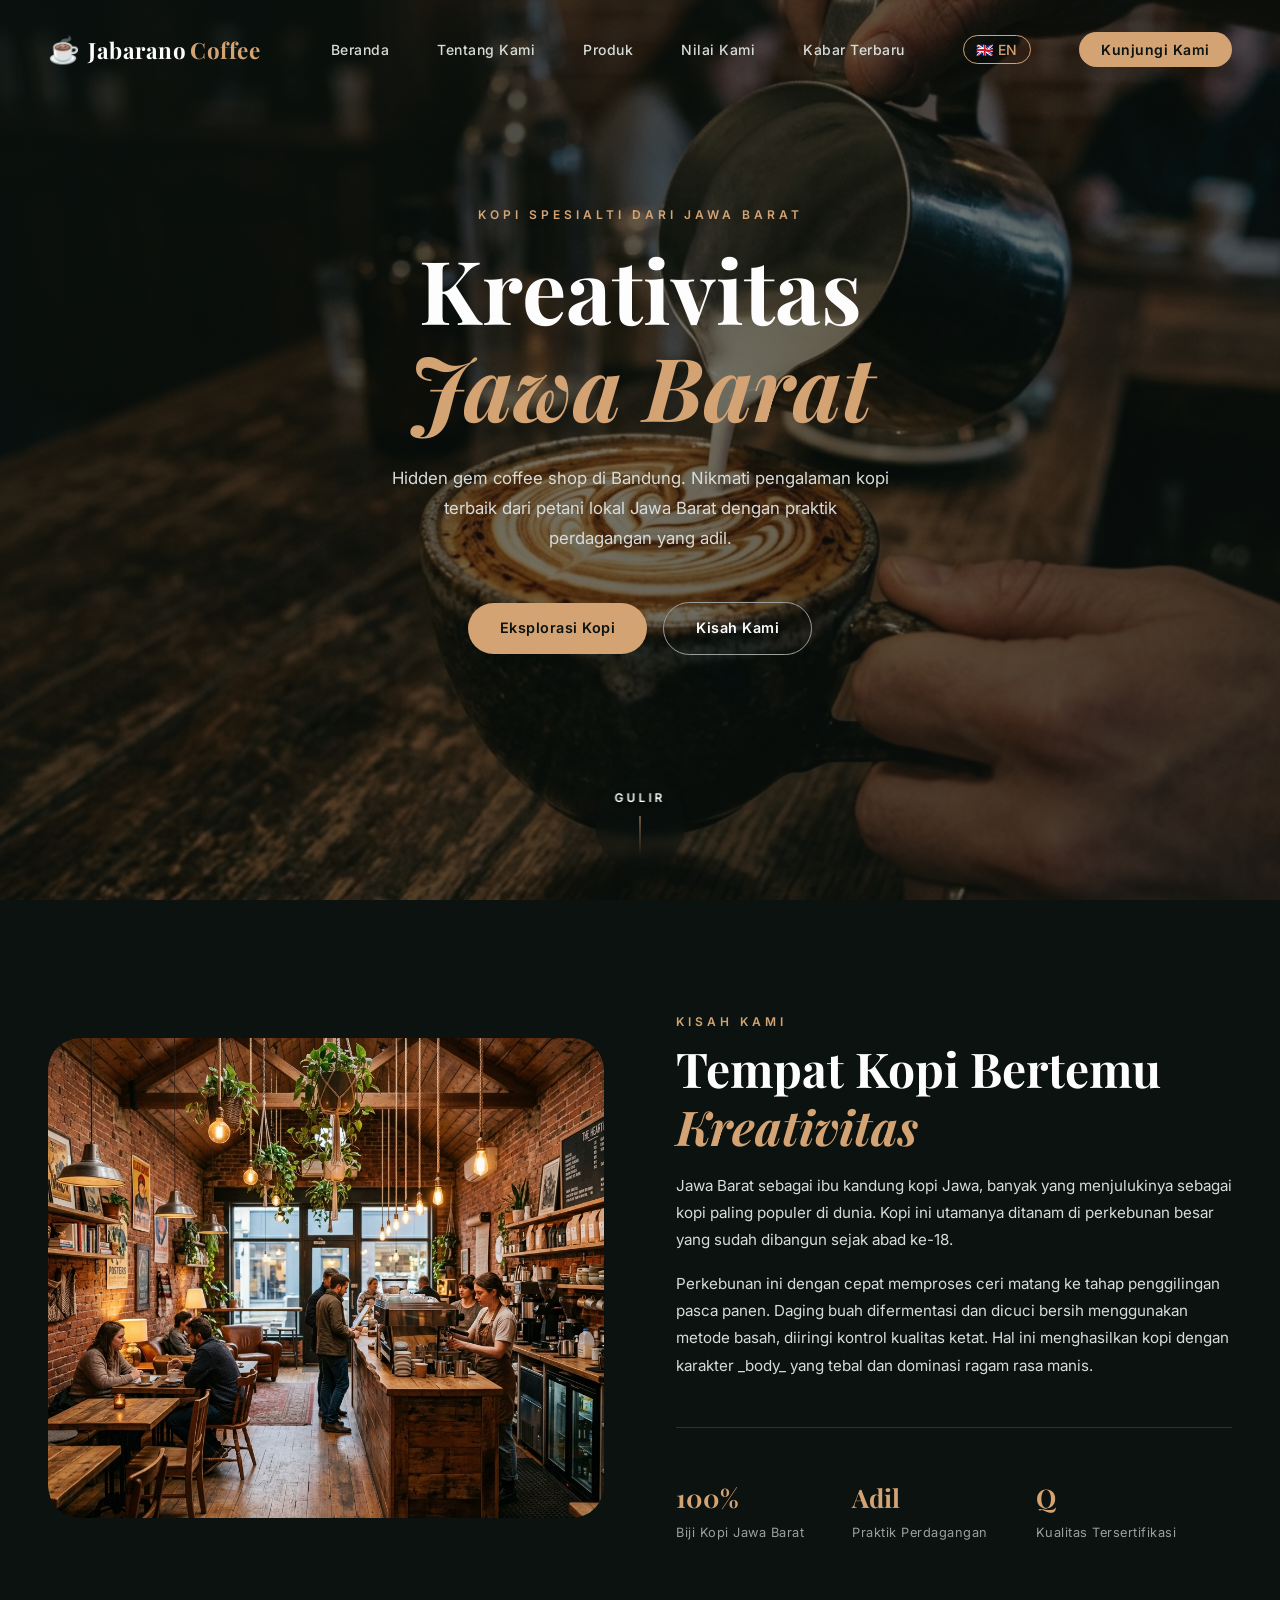
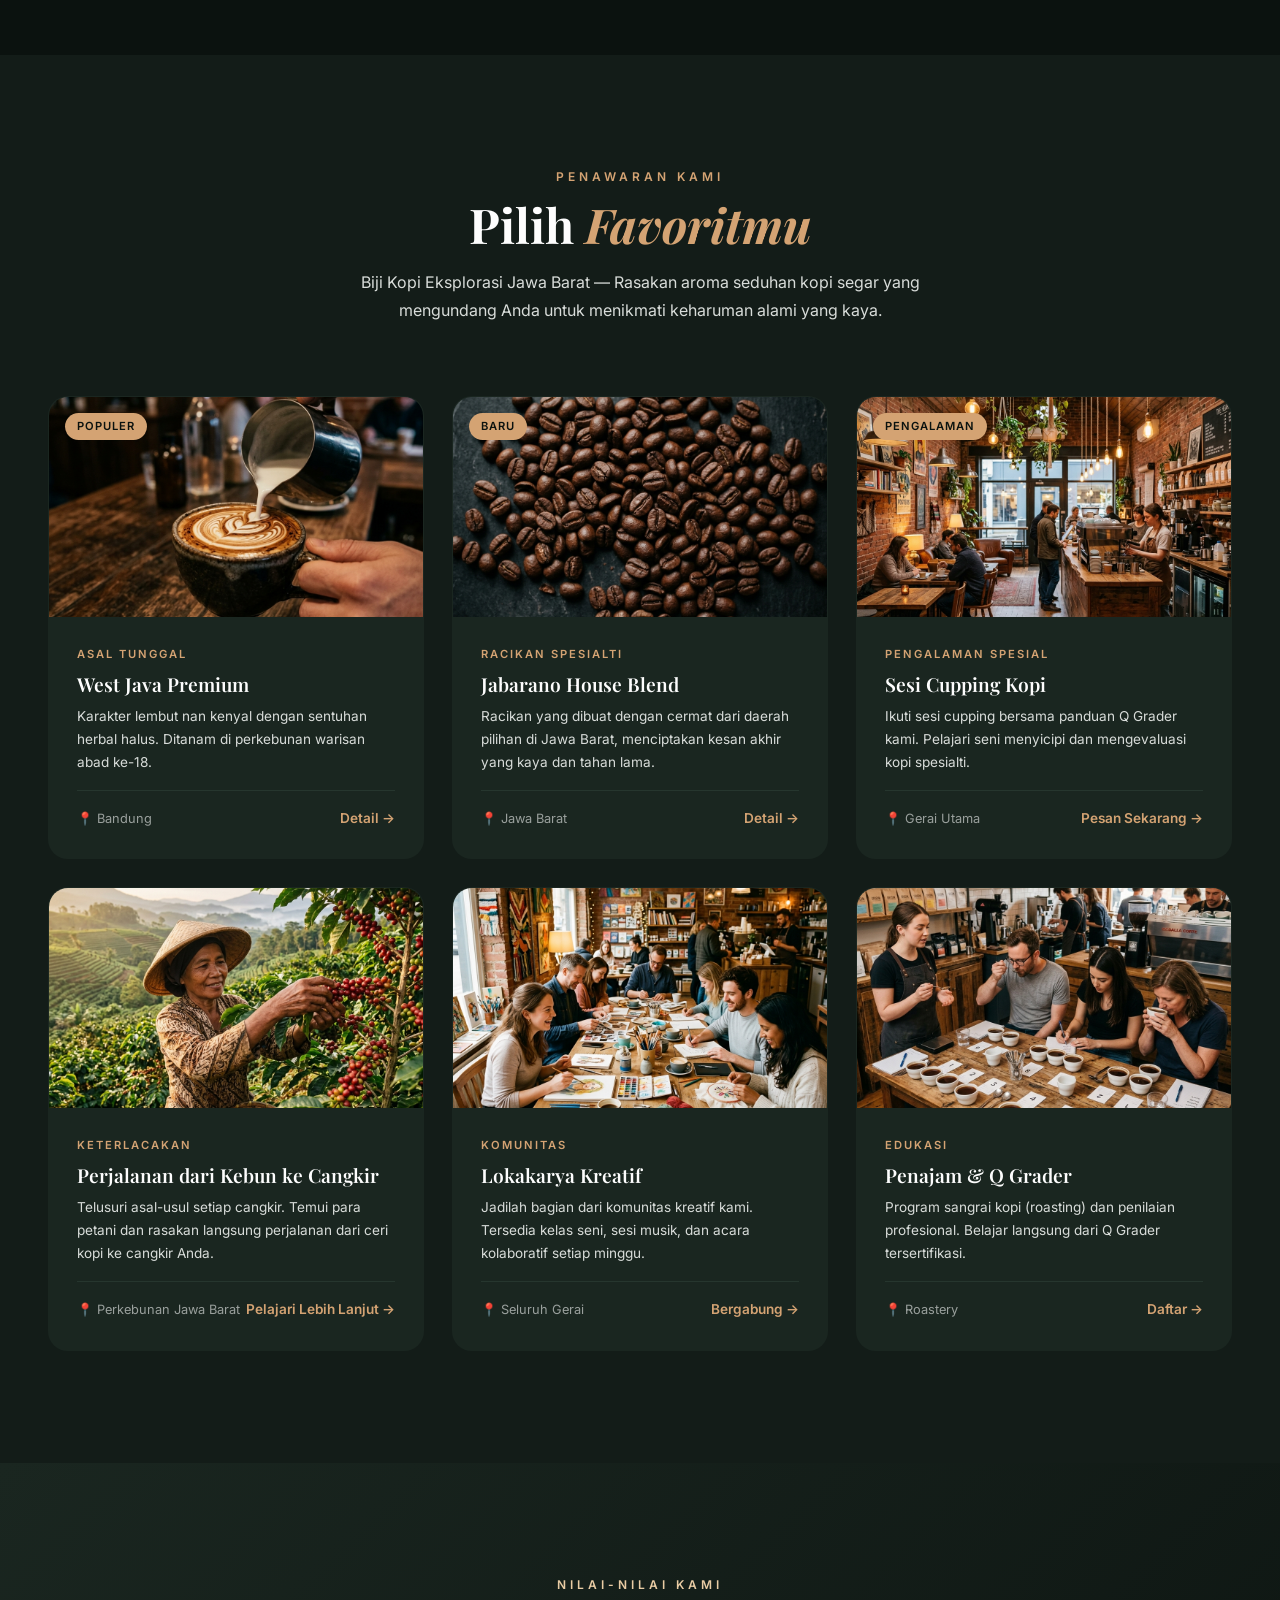
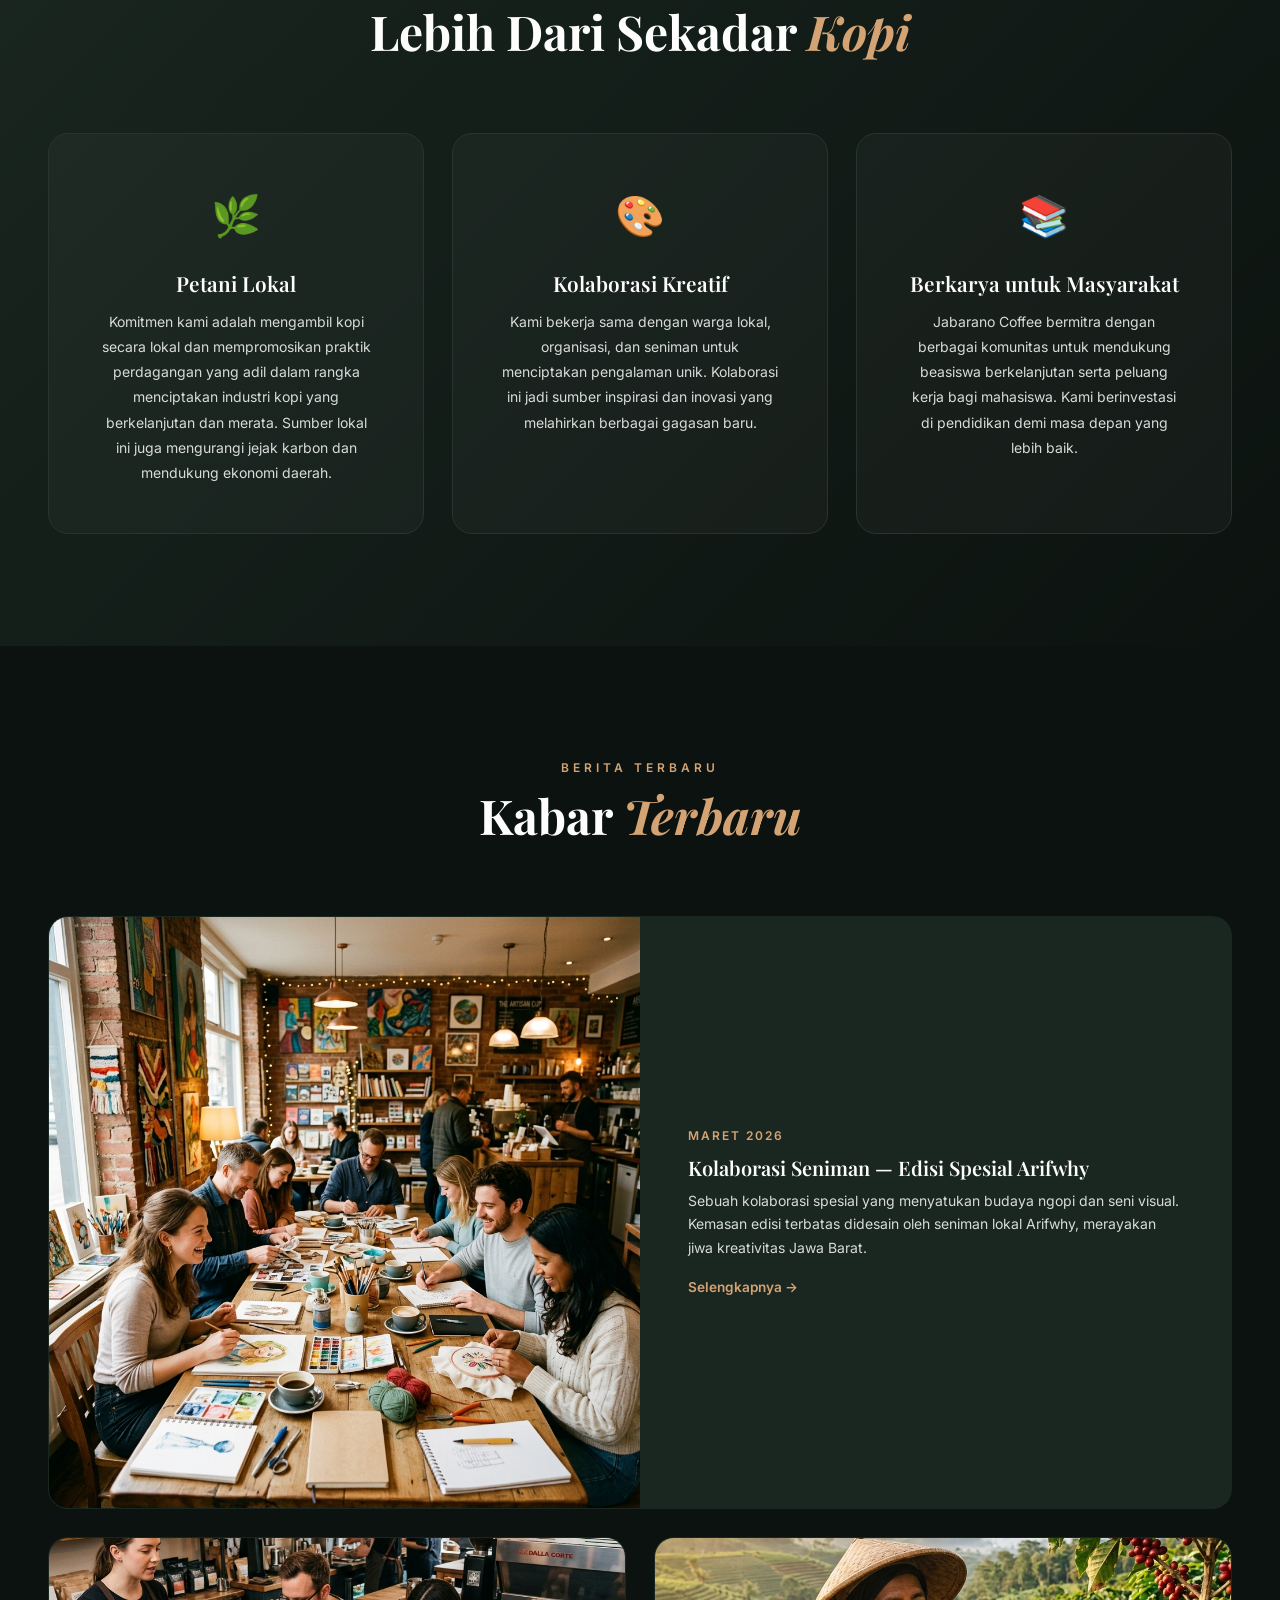
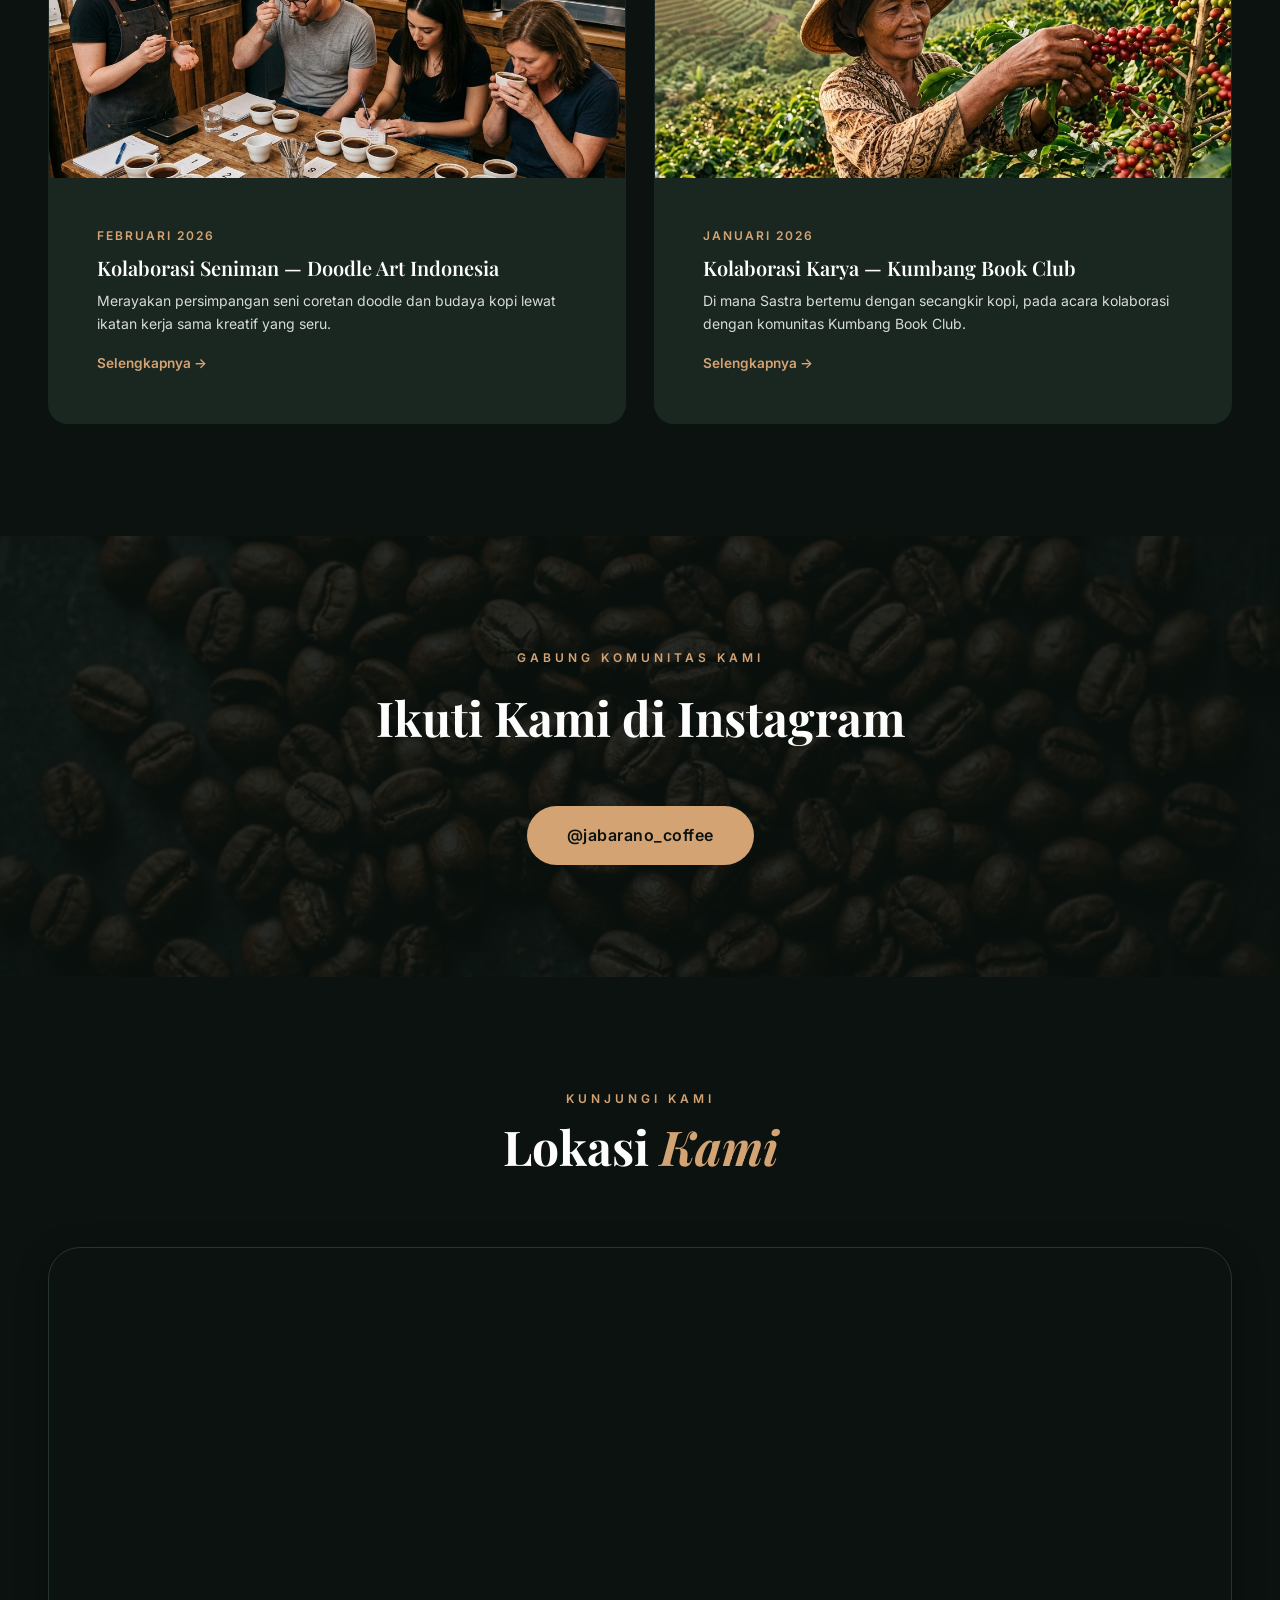
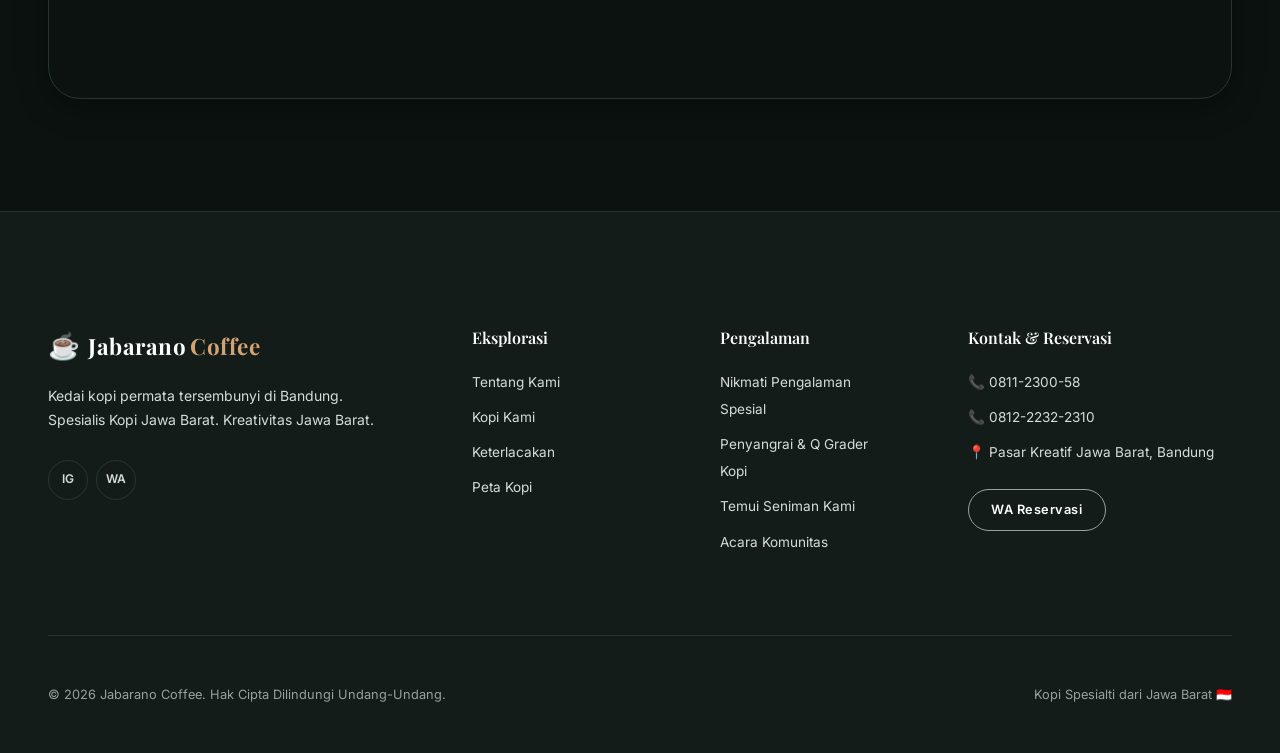
==== commit 312feca8: "update" ====
--- a/index.html
+++ b/index.html
@@ -12,7 +12,6 @@
 </head>
 <body>
 
-    <!-- ========== NAVBAR (Flexbox) ========== -->
     <nav class="navbar" id="navbar">
         <div class="nav-container">
             <a href="#" class="nav-logo">
@@ -29,7 +28,8 @@
                 <li><a href="#about" class="nav-link">Tentang Kami</a></li>
                 <li><a href="#products" class="nav-link">Produk</a></li>
                 <li><a href="#values" class="nav-link">Nilai Kami</a></li>
-                <li><a href="#updates" class="nav-link">Kabari Terbaru</a></li>
+                <li><a href="#updates" class="nav-link">Kabar Terbaru</a></li>
+                <li><a href="index-en.html" class="nav-link" style="border: 1px solid var(--clr-accent); color: var(--clr-accent); padding: 5px 12px; border-radius: var(--radius-full); margin-left: 10px;">🇬🇧 EN</a></li>
                 <li><a href="#contact" class="nav-link nav-link--cta">Kunjungi Kami</a></li>
             </ul>
         </div>
